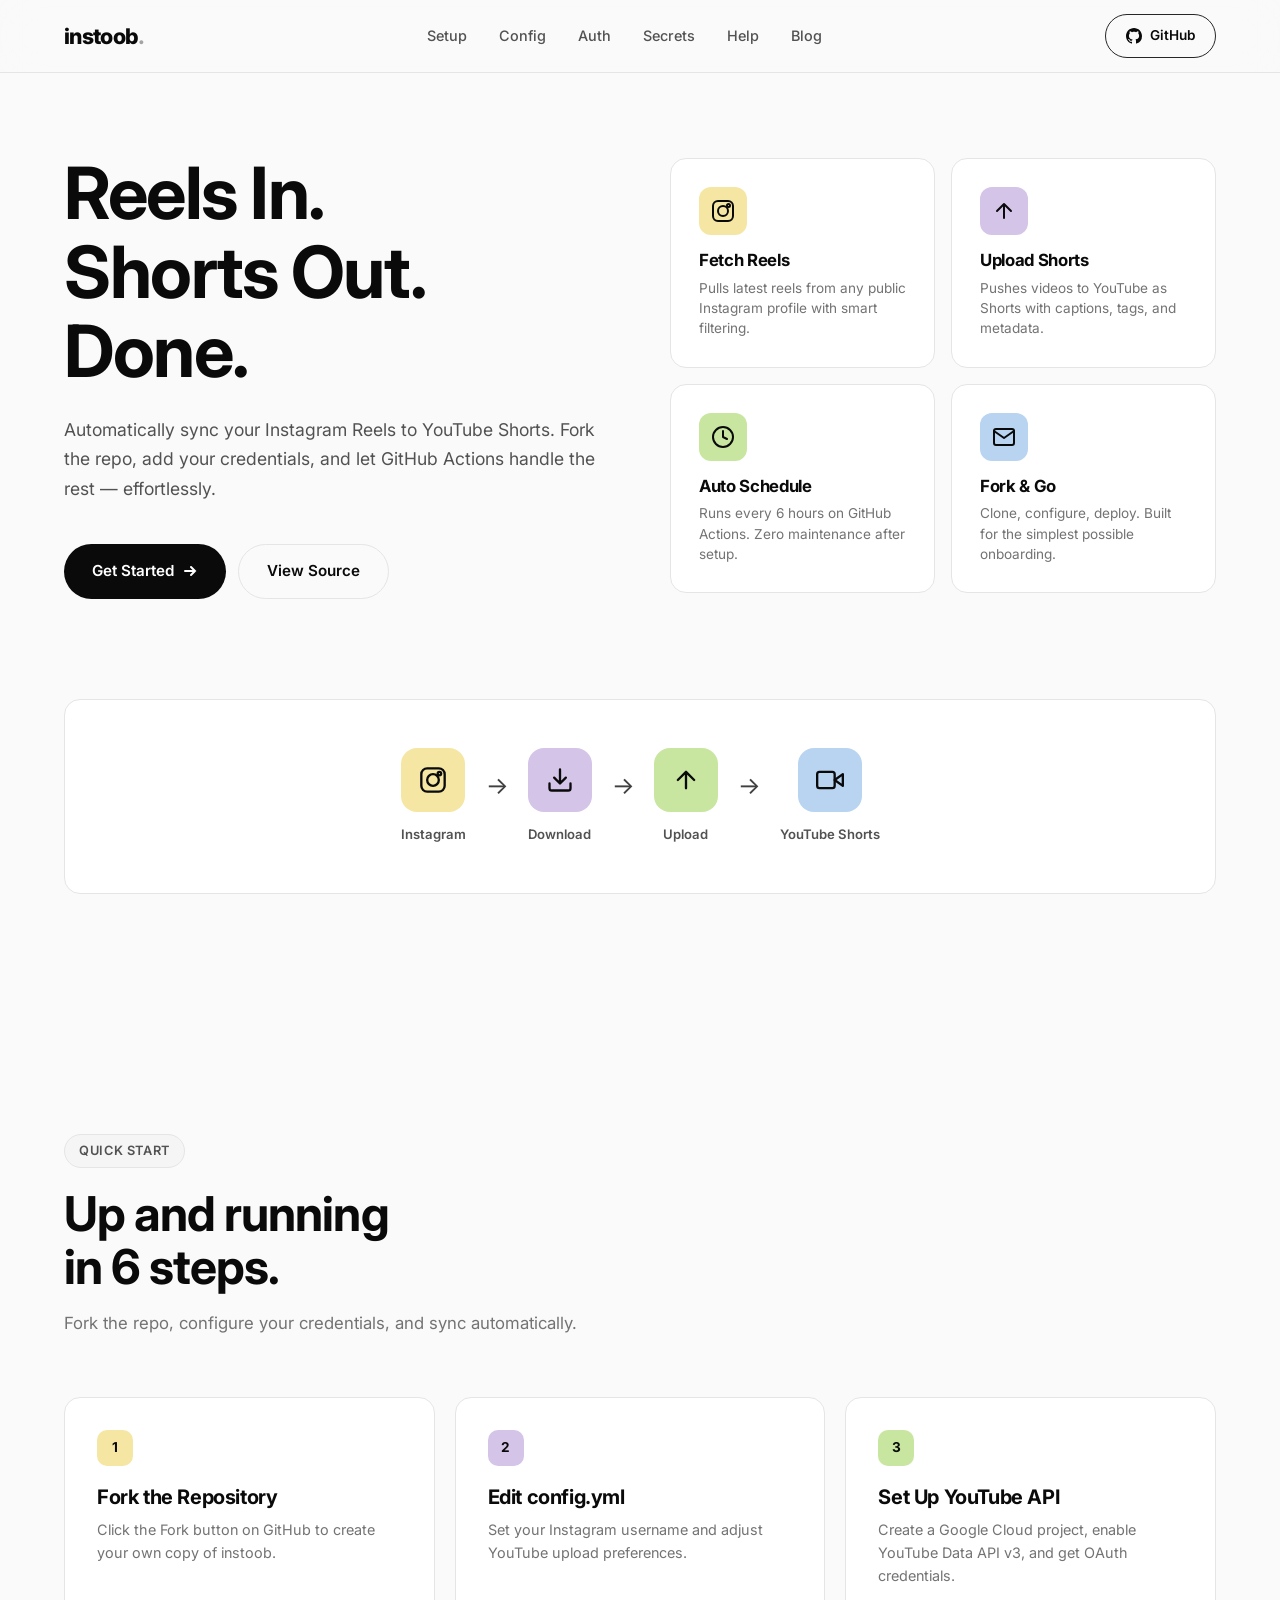
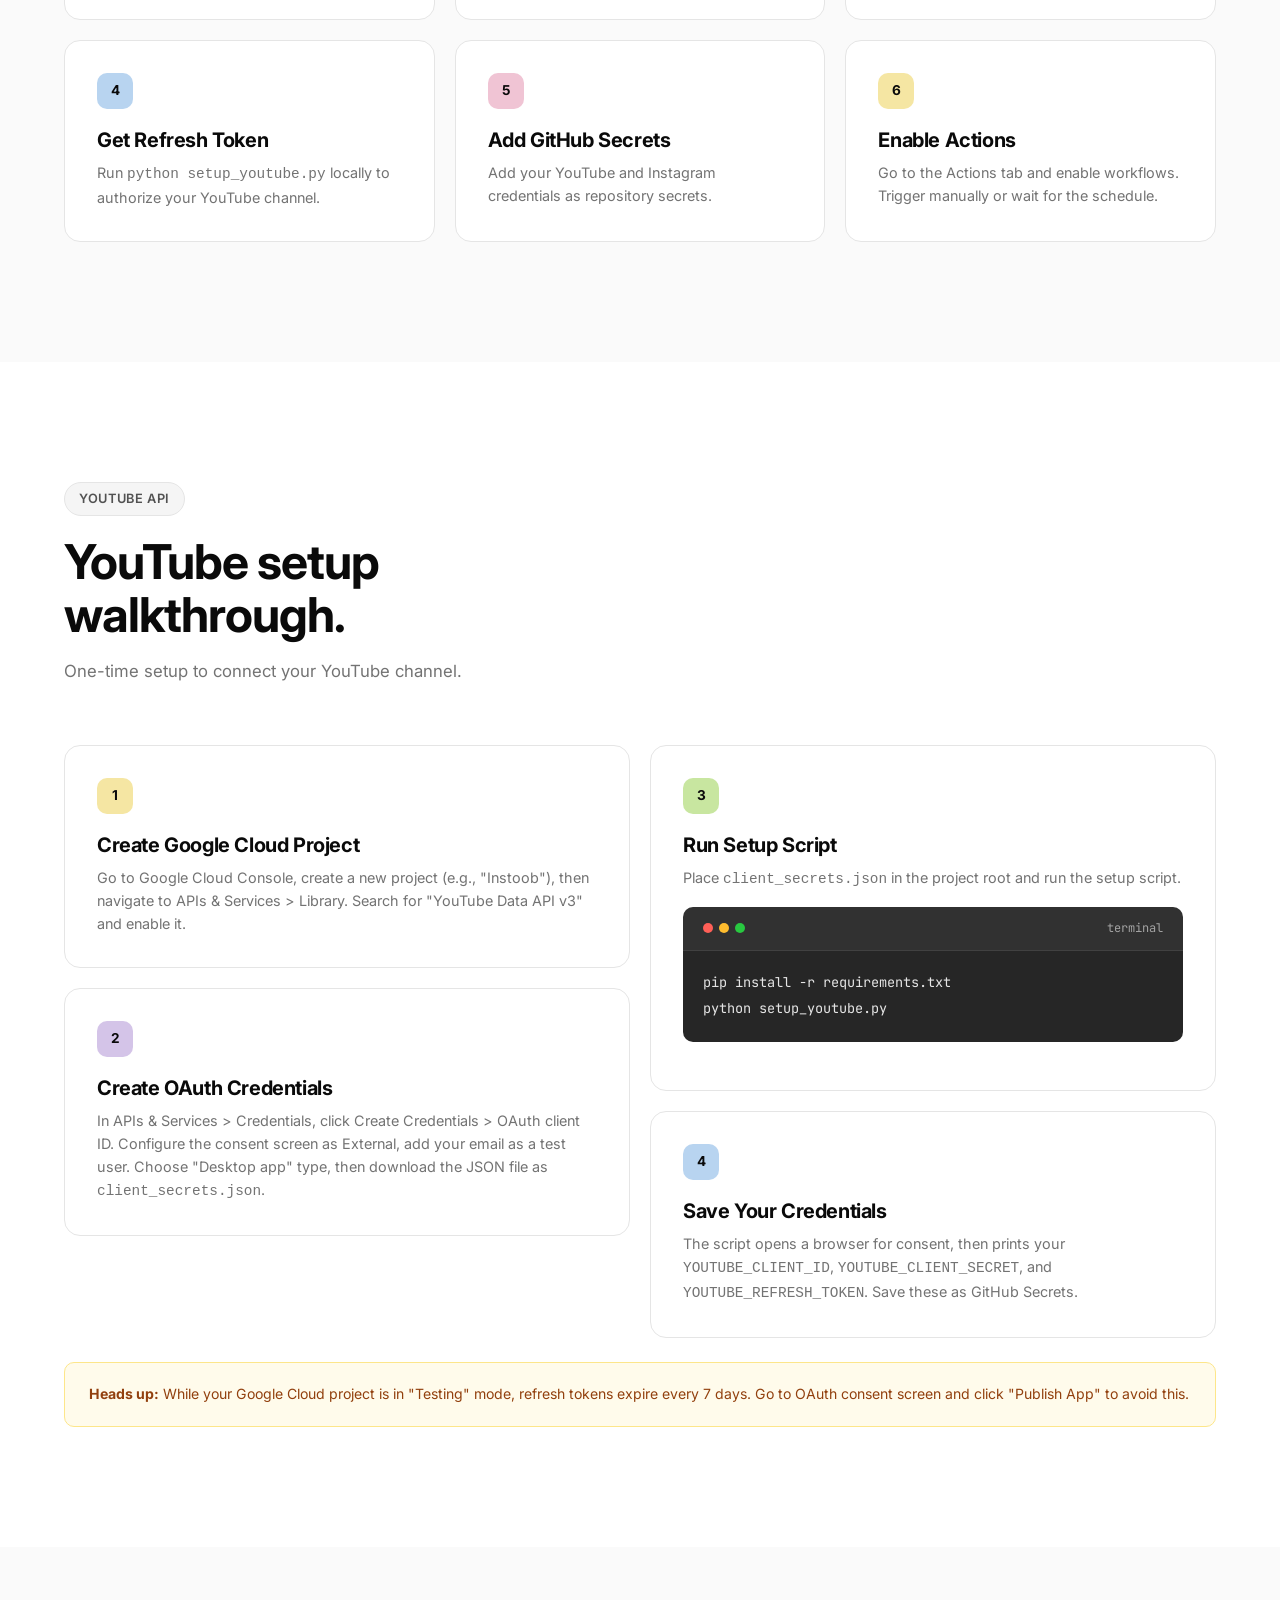
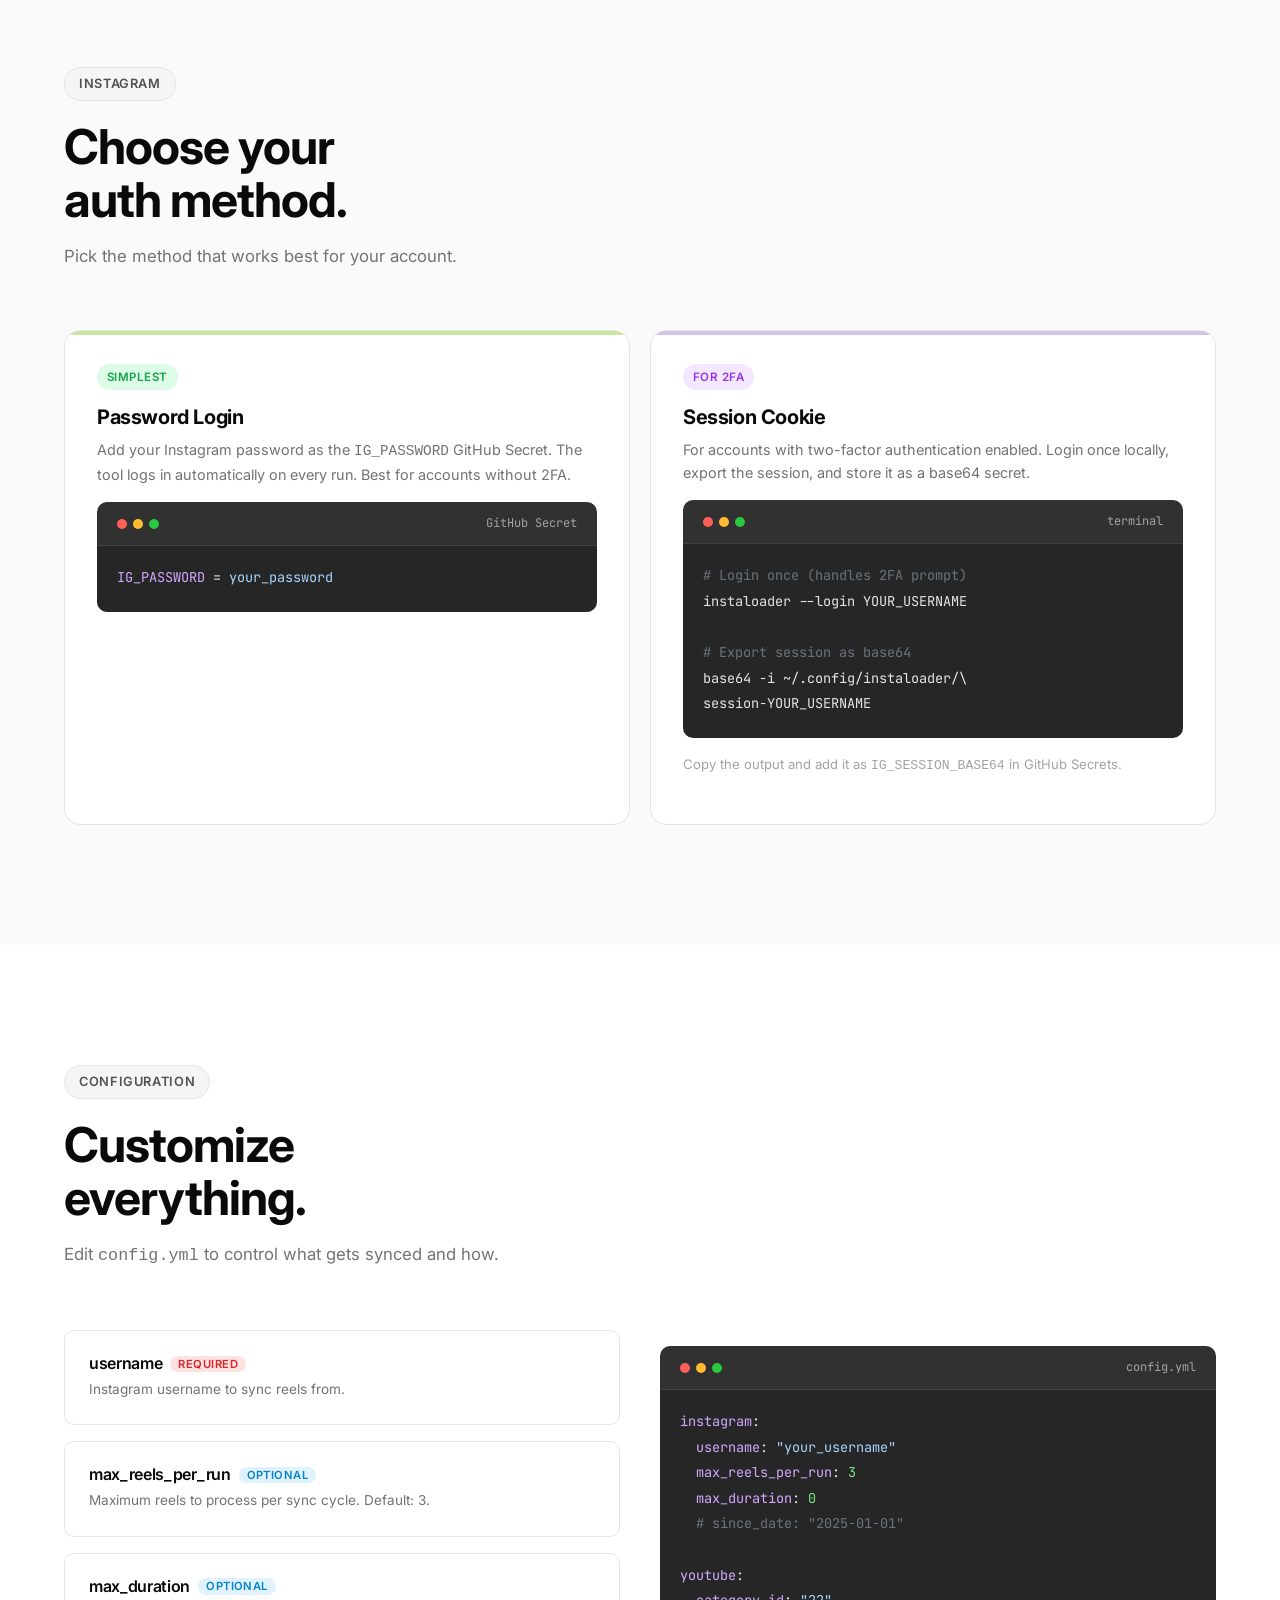
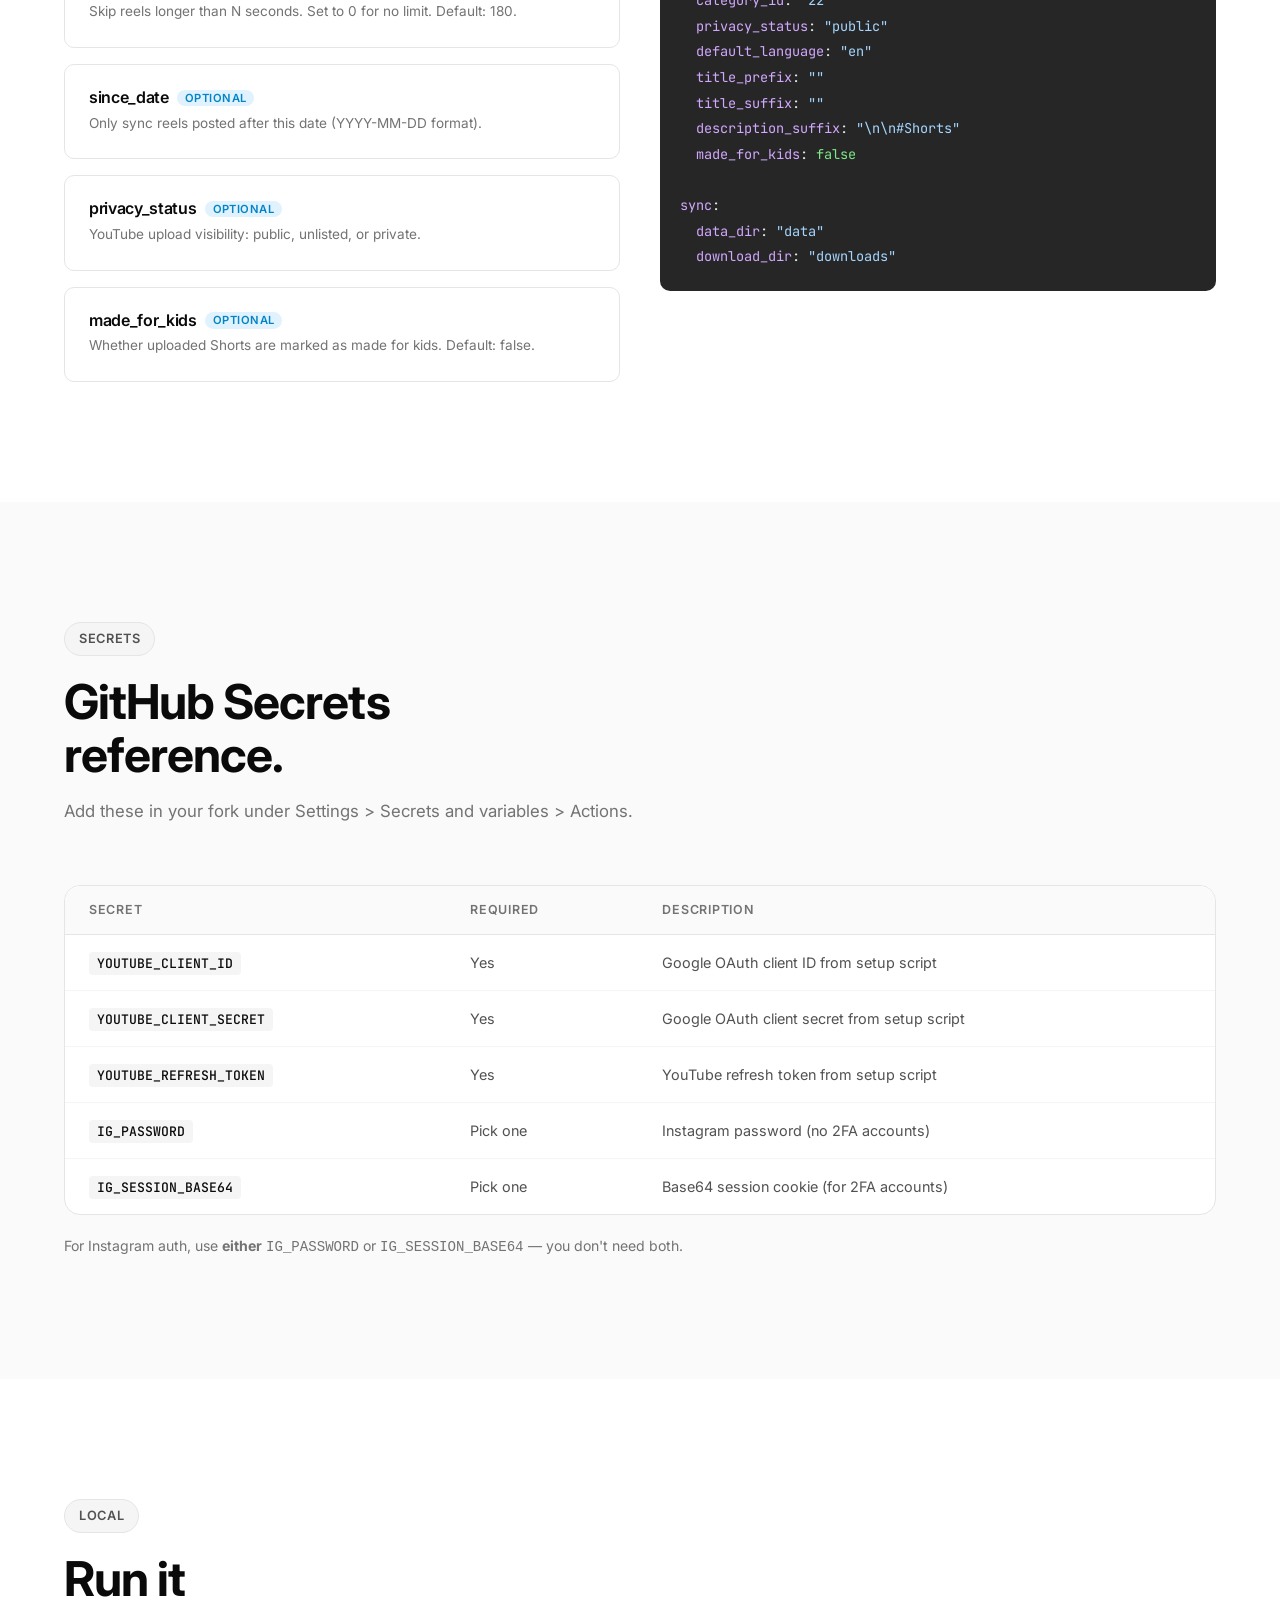
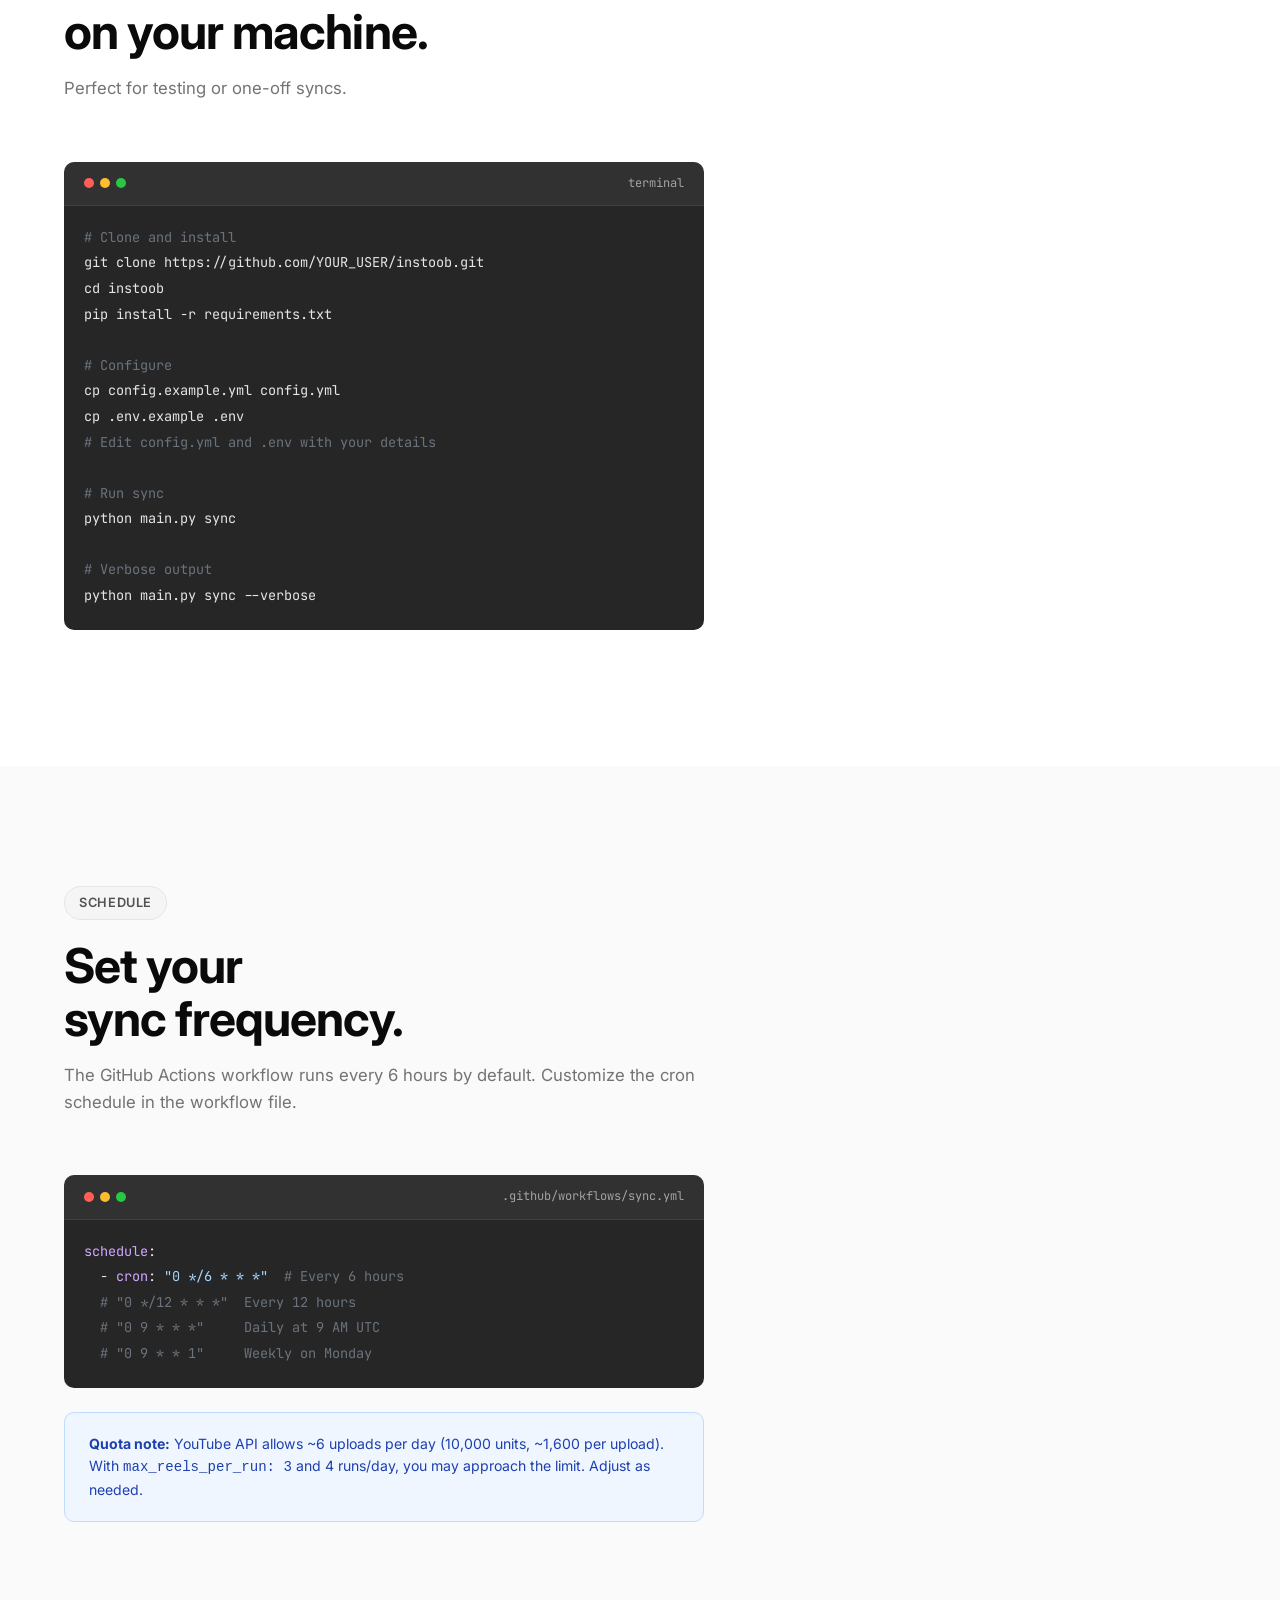
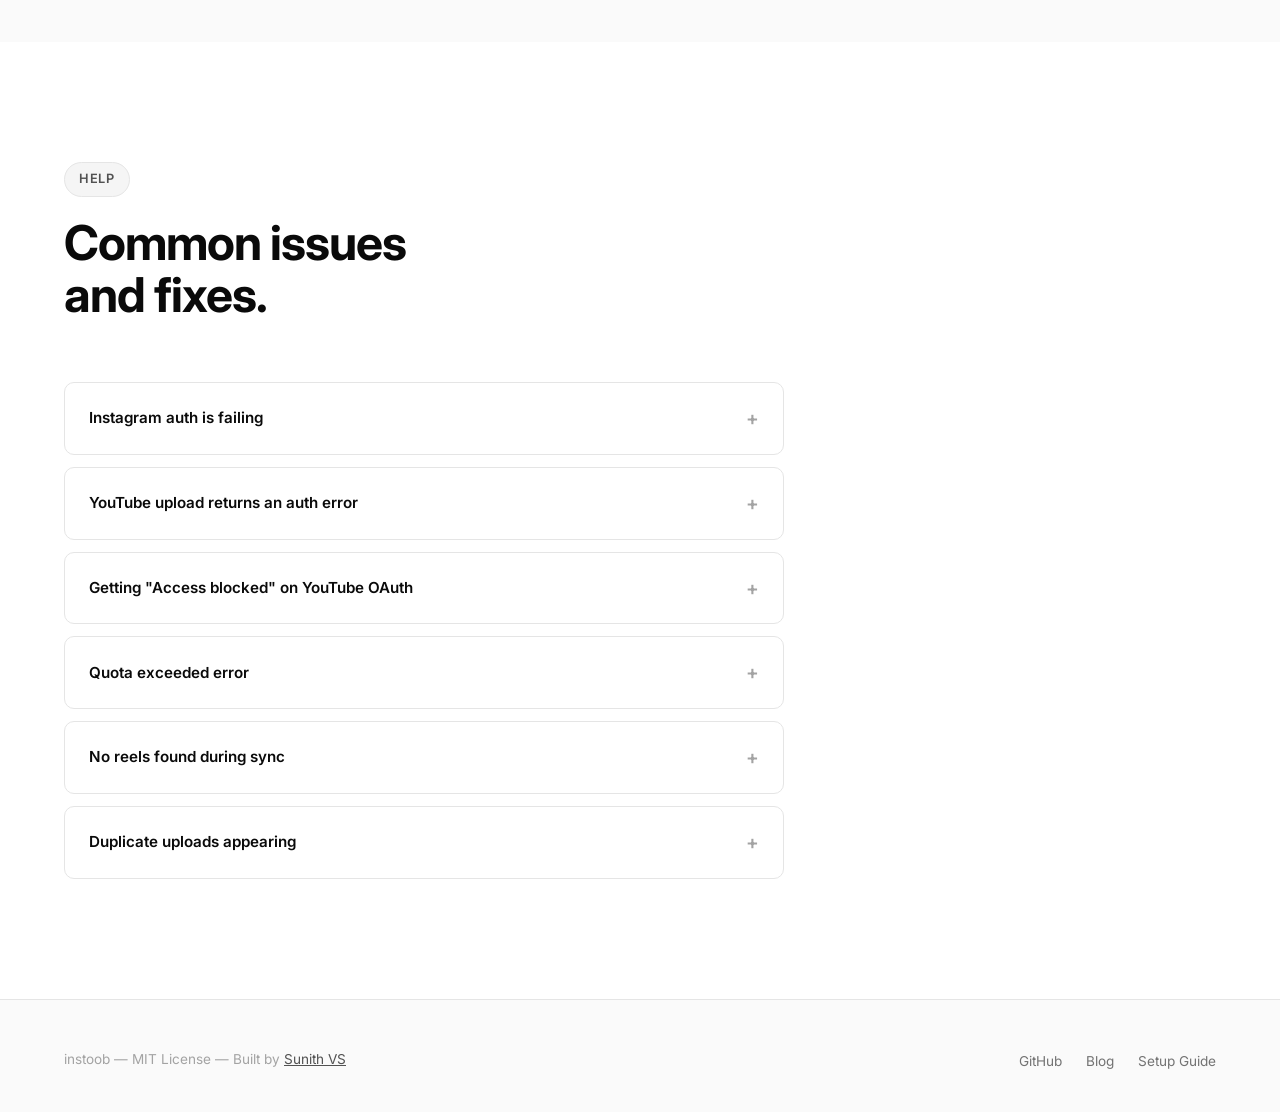
==== docs/index.html @ 2fb603d4 "feat: add initial website structure with blog and documentation" ====
<!DOCTYPE html>
<html lang="en">
<head>
  <meta charset="UTF-8" />
  <meta name="viewport" content="width=device-width, initial-scale=1.0" />
  <title>Instoob — Instagram Reels to YouTube Shorts</title>
  <meta name="description" content="Automatically sync your Instagram Reels to YouTube Shorts. Fork-friendly, runs on GitHub Actions or locally." />
  <link rel="preconnect" href="https://fonts.googleapis.com" />
  <link rel="preconnect" href="https://fonts.gstatic.com" crossorigin />
  <link href="https://fonts.googleapis.com/css2?family=Inter:wght@400;500;600;700;800&family=JetBrains+Mono:wght@400;500&display=swap" rel="stylesheet" />
  <link rel="canonical" href="https://instoob.radr.in/" />

  <!-- Open Graph -->
  <meta property="og:type" content="website" />
  <meta property="og:url" content="https://instoob.radr.in/" />
  <meta property="og:title" content="Instoob — Instagram Reels to YouTube Shorts" />
  <meta property="og:description" content="Automatically sync your Instagram Reels to YouTube Shorts. Fork-friendly, runs on GitHub Actions or locally." />
  <meta property="og:image" content="https://instoob.radr.in/assets/og-image.png" />

  <!-- Twitter Card -->
  <meta name="twitter:card" content="summary_large_image" />
  <meta name="twitter:title" content="Instoob — Instagram Reels to YouTube Shorts" />
  <meta name="twitter:description" content="Automatically sync your Instagram Reels to YouTube Shorts. Fork-friendly, runs on GitHub Actions or locally." />
  <meta name="twitter:image" content="https://instoob.radr.in/assets/og-image.png" />

  <!-- SEO extras -->
  <meta name="robots" content="index, follow" />
  <meta name="author" content="Sunith VS" />
  <meta name="keywords" content="instagram reels, youtube shorts, sync, automation, github actions, open source" />
  <link rel="icon" type="image/svg+xml" href="data:image/svg+xml,<svg xmlns='http://www.w3.org/2000/svg' viewBox='0 0 100 100'><text y='.9em' font-size='90'>🔄</text></svg>" />

  <!-- Structured Data -->
  <script type="application/ld+json">
  {
    "@context": "https://schema.org",
    "@type": "SoftwareApplication",
    "name": "Instoob",
    "description": "Automatically sync your Instagram Reels to YouTube Shorts. Fork-friendly, runs on GitHub Actions or locally.",
    "url": "https://instoob.radr.in",
    "applicationCategory": "DeveloperApplication",
    "operatingSystem": "Any",
    "offers": { "@type": "Offer", "price": "0", "priceCurrency": "USD" },
    "author": { "@type": "Person", "name": "Sunith VS" },
    "license": "https://opensource.org/licenses/MIT"
  }
  </script>

  <!-- Microsoft Clarity -->
  <script type="text/javascript">
    (function(c,l,a,r,i,t,y){
      c[a]=c[a]||function(){(c[a].q=c[a].q||[]).push(arguments)};
      t=l.createElement(r);t.async=1;t.src="https://www.clarity.ms/tag/"+i;
      y=l.getElementsByTagName(r)[0];y.parentNode.insertBefore(t,y);
    })(window, document, "clarity", "script", "vsioifh9d1");
  </script>

  <link rel="stylesheet" href="style.css" />
</head>
<body>

  <!-- ─── Navigation ─────────────────────────────────── -->
  <nav class="nav">
    <div class="container">
      <a href="#" class="nav-logo">instoob<span>.</span></a>
      <ul class="nav-links" id="navLinks">
        <li><a href="#setup">Setup</a></li>
        <li><a href="#config">Config</a></li>
        <li><a href="#auth">Auth</a></li>
        <li><a href="#secrets">Secrets</a></li>
        <li><a href="#troubleshooting">Help</a></li>
        <li><a href="blog.html">Blog</a></li>
      </ul>
      <a href="https://github.com/truevibecoder/instoob" class="nav-cta" target="_blank">
        <svg viewBox="0 0 16 16" fill="currentColor"><path d="M8 0C3.58 0 0 3.58 0 8c0 3.54 2.29 6.53 5.47 7.59.4.07.55-.17.55-.38 0-.19-.01-.82-.01-1.49-2.01.37-2.53-.49-2.69-.94-.09-.23-.48-.94-.82-1.13-.28-.15-.68-.52-.01-.53.63-.01 1.08.58 1.23.82.72 1.21 1.87.87 2.33.66.07-.52.28-.87.51-1.07-1.78-.2-3.64-.89-3.64-3.95 0-.87.31-1.59.82-2.15-.08-.2-.36-1.02.08-2.12 0 0 .67-.21 2.2.82.64-.18 1.32-.27 2-.27.68 0 1.36.09 2 .27 1.53-1.04 2.2-.82 2.2-.82.44 1.1.16 1.92.08 2.12.51.56.82 1.27.82 2.15 0 3.07-1.87 3.75-3.65 3.95.29.25.54.73.54 1.48 0 1.07-.01 1.93-.01 2.2 0 .21.15.46.55.38A8.013 8.013 0 0016 8c0-4.42-3.58-8-8-8z" /></svg>
        GitHub
      </a>
      <button class="mobile-toggle" onclick="document.getElementById('navLinks').classList.toggle('open')">
        <span></span><span></span><span></span>
      </button>
    </div>
  </nav>

  <!-- ─── Hero ───────────────────────────────────────── -->
  <section class="hero">
    <div class="container">
      <div class="hero-text">
        <h1>Reels In.<br/>Shorts Out.<br/>Done.</h1>
        <p>
          Automatically sync your Instagram Reels to YouTube Shorts.
          Fork the repo, add your credentials, and let GitHub Actions
          handle the rest &mdash; effortlessly.
        </p>
        <div class="hero-actions">
          <a href="#setup" class="btn-primary">
            Get Started
            <svg width="16" height="16" viewBox="0 0 16 16" fill="none" stroke="currentColor" stroke-width="2" stroke-linecap="round"><path d="M3 8h10M9 4l4 4-4 4"/></svg>
          </a>
          <a href="https://github.com/truevibecoder/instoob" class="btn-secondary" target="_blank">
            View Source
          </a>
        </div>
      </div>
      <div class="hero-cards">
        <div class="hero-card">
          <div class="hero-card-icon yellow">
            <svg width="24" height="24" viewBox="0 0 24 24" fill="none" stroke="#0a0a0a" stroke-width="2" stroke-linecap="round" stroke-linejoin="round"><rect x="2" y="2" width="20" height="20" rx="5"/><circle cx="12" cy="12" r="5"/><circle cx="17.5" cy="6.5" r="1.5"/></svg>
          </div>
          <h3>Fetch Reels</h3>
          <p>Pulls latest reels from any public Instagram profile with smart filtering.</p>
        </div>
        <div class="hero-card">
          <div class="hero-card-icon purple">
            <svg width="24" height="24" viewBox="0 0 24 24" fill="none" stroke="#0a0a0a" stroke-width="2" stroke-linecap="round" stroke-linejoin="round"><path d="M12 19V5M5 12l7-7 7 7"/></svg>
          </div>
          <h3>Upload Shorts</h3>
          <p>Pushes videos to YouTube as Shorts with captions, tags, and metadata.</p>
        </div>
        <div class="hero-card">
          <div class="hero-card-icon green">
            <svg width="24" height="24" viewBox="0 0 24 24" fill="none" stroke="#0a0a0a" stroke-width="2" stroke-linecap="round" stroke-linejoin="round"><path d="M12 22c5.523 0 10-4.477 10-10S17.523 2 12 2 2 6.477 2 12s4.477 10 10 10z"/><path d="M12 6v6l4 2"/></svg>
          </div>
          <h3>Auto Schedule</h3>
          <p>Runs every 6 hours on GitHub Actions. Zero maintenance after setup.</p>
        </div>
        <div class="hero-card">
          <div class="hero-card-icon blue">
            <svg width="24" height="24" viewBox="0 0 24 24" fill="none" stroke="#0a0a0a" stroke-width="2" stroke-linecap="round" stroke-linejoin="round"><path d="M4 4h16c1.1 0 2 .9 2 2v12c0 1.1-.9 2-2 2H4c-1.1 0-2-.9-2-2V6c0-1.1.9-2 2-2z"/><polyline points="22,6 12,13 2,6"/></svg>
          </div>
          <h3>Fork &amp; Go</h3>
          <p>Clone, configure, deploy. Built for the simplest possible onboarding.</p>
        </div>
      </div>
    </div>
  </section>

  <!-- ─── How It Works ───────────────────────────────── -->
  <section style="padding-top: 0;">
    <div class="container">
      <div class="flow">
        <div class="flow-steps">
          <div class="flow-step">
            <div class="flow-icon" style="background: var(--yellow);">
              <svg width="28" height="28" viewBox="0 0 24 24" fill="none" stroke="#0a0a0a" stroke-width="2" stroke-linecap="round" stroke-linejoin="round"><rect x="2" y="2" width="20" height="20" rx="5"/><circle cx="12" cy="12" r="5"/><circle cx="17.5" cy="6.5" r="1.5"/></svg>
            </div>
            <span>Instagram</span>
          </div>
          <div class="flow-arrow">&rarr;</div>
          <div class="flow-step">
            <div class="flow-icon" style="background: var(--purple);">
              <svg width="28" height="28" viewBox="0 0 24 24" fill="none" stroke="#0a0a0a" stroke-width="2" stroke-linecap="round" stroke-linejoin="round"><path d="M21 15v4a2 2 0 01-2 2H5a2 2 0 01-2-2v-4M7 10l5 5 5-5M12 15V3"/></svg>
            </div>
            <span>Download</span>
          </div>
          <div class="flow-arrow">&rarr;</div>
          <div class="flow-step">
            <div class="flow-icon" style="background: var(--green);">
              <svg width="28" height="28" viewBox="0 0 24 24" fill="none" stroke="#0a0a0a" stroke-width="2" stroke-linecap="round" stroke-linejoin="round"><path d="M12 19V5M5 12l7-7 7 7"/></svg>
            </div>
            <span>Upload</span>
          </div>
          <div class="flow-arrow">&rarr;</div>
          <div class="flow-step">
            <div class="flow-icon" style="background: var(--blue);">
              <svg width="28" height="28" viewBox="0 0 24 24" fill="none" stroke="#0a0a0a" stroke-width="2" stroke-linecap="round" stroke-linejoin="round"><polygon points="23 7 16 12 23 17 23 7"/><rect x="1" y="5" width="15" height="14" rx="2"/></svg>
            </div>
            <span>YouTube Shorts</span>
          </div>
        </div>
      </div>
    </div>
  </section>

  <!-- ─── Quick Start ────────────────────────────────── -->
  <section id="setup">
    <div class="container">
      <div class="section-header">
        <div class="section-badge">Quick Start</div>
        <h2>Up and running<br/>in 6 steps.</h2>
        <p>Fork the repo, configure your credentials, and sync automatically.</p>
      </div>

      <div class="steps-grid">
        <div class="step-card">
          <div class="step-number n1">1</div>
          <h3>Fork the Repository</h3>
          <p>Click the Fork button on GitHub to create your own copy of instoob.</p>
        </div>
        <div class="step-card">
          <div class="step-number n2">2</div>
          <h3>Edit config.yml</h3>
          <p>Set your Instagram username and adjust YouTube upload preferences.</p>
        </div>
        <div class="step-card">
          <div class="step-number n3">3</div>
          <h3>Set Up YouTube API</h3>
          <p>Create a Google Cloud project, enable YouTube Data API v3, and get OAuth credentials.</p>
        </div>
        <div class="step-card">
          <div class="step-number n4">4</div>
          <h3>Get Refresh Token</h3>
          <p>Run <code>python setup_youtube.py</code> locally to authorize your YouTube channel.</p>
        </div>
        <div class="step-card">
          <div class="step-number n5">5</div>
          <h3>Add GitHub Secrets</h3>
          <p>Add your YouTube and Instagram credentials as repository secrets.</p>
        </div>
        <div class="step-card">
          <div class="step-number n6">6</div>
          <h3>Enable Actions</h3>
          <p>Go to the Actions tab and enable workflows. Trigger manually or wait for the schedule.</p>
        </div>
      </div>
    </div>
  </section>

  <!-- ─── YouTube API Setup ──────────────────────────── -->
  <section id="youtube-setup" style="background: var(--white);">
    <div class="container">
      <div class="section-header">
        <div class="section-badge">YouTube API</div>
        <h2>YouTube setup<br/>walkthrough.</h2>
        <p>One-time setup to connect your YouTube channel.</p>
      </div>

      <div class="steps-grid" style="grid-template-columns: 1fr 1fr;">
        <div>
          <div class="step-card" style="margin-bottom: 20px;">
            <div class="step-number n1">1</div>
            <h3>Create Google Cloud Project</h3>
            <p>Go to Google Cloud Console, create a new project (e.g., "Instoob"), then navigate to APIs &amp; Services &gt; Library. Search for "YouTube Data API v3" and enable it.</p>
          </div>
          <div class="step-card">
            <div class="step-number n2">2</div>
            <h3>Create OAuth Credentials</h3>
            <p>In APIs &amp; Services &gt; Credentials, click Create Credentials &gt; OAuth client ID. Configure the consent screen as External, add your email as a test user. Choose "Desktop app" type, then download the JSON file as <code>client_secrets.json</code>.</p>
          </div>
        </div>
        <div>
          <div class="step-card" style="margin-bottom: 20px;">
            <div class="step-number n3">3</div>
            <h3>Run Setup Script</h3>
            <p>Place <code>client_secrets.json</code> in the project root and run the setup script.</p>
            <div class="code-block">
              <div class="code-header">
                <div class="code-dots"><span></span><span></span><span></span></div>
                <span class="code-label">terminal</span>
              </div>
              <pre><code>pip install -r requirements.txt
python setup_youtube.py</code></pre>
            </div>
          </div>
          <div class="step-card">
            <div class="step-number n4">4</div>
            <h3>Save Your Credentials</h3>
            <p>The script opens a browser for consent, then prints your <code>YOUTUBE_CLIENT_ID</code>, <code>YOUTUBE_CLIENT_SECRET</code>, and <code>YOUTUBE_REFRESH_TOKEN</code>. Save these as GitHub Secrets.</p>
          </div>
        </div>
      </div>

      <div style="margin-top: 24px; padding: 20px 24px; background: #fffbeb; border: 1px solid #fde68a; border-radius: 10px; font-size: 0.88rem; color: #92400e;">
        <strong>Heads up:</strong> While your Google Cloud project is in "Testing" mode, refresh tokens expire every 7 days. Go to OAuth consent screen and click "Publish App" to avoid this.
      </div>
    </div>
  </section>

  <!-- ─── Instagram Auth ─────────────────────────────── -->
  <section id="auth">
    <div class="container">
      <div class="section-header">
        <div class="section-badge">Instagram</div>
        <h2>Choose your<br/>auth method.</h2>
        <p>Pick the method that works best for your account.</p>
      </div>

      <div class="auth-grid">
        <div class="auth-card simple">
          <div class="auth-card-badge">Simplest</div>
          <h3>Password Login</h3>
          <p>Add your Instagram password as the <code>IG_PASSWORD</code> GitHub Secret. The tool logs in automatically on every run. Best for accounts without 2FA.</p>
          <div class="code-block">
            <div class="code-header">
              <div class="code-dots"><span></span><span></span><span></span></div>
              <span class="code-label">GitHub Secret</span>
            </div>
            <pre><code><span class="code-key">IG_PASSWORD</span> = <span class="code-string">your_password</span></code></pre>
          </div>
        </div>
        <div class="auth-card secure">
          <div class="auth-card-badge">For 2FA</div>
          <h3>Session Cookie</h3>
          <p>For accounts with two-factor authentication enabled. Login once locally, export the session, and store it as a base64 secret.</p>
          <div class="code-block">
            <div class="code-header">
              <div class="code-dots"><span></span><span></span><span></span></div>
              <span class="code-label">terminal</span>
            </div>
            <pre><code><span class="code-comment"># Login once (handles 2FA prompt)</span>
instaloader --login YOUR_USERNAME

<span class="code-comment"># Export session as base64</span>
base64 -i ~/.config/instaloader/\
session-YOUR_USERNAME</code></pre>
          </div>
          <p style="font-size: 0.82rem; color: var(--gray-400); margin-top: 8px;">Copy the output and add it as <code>IG_SESSION_BASE64</code> in GitHub Secrets.</p>
        </div>
      </div>
    </div>
  </section>

  <!-- ─── Configuration ──────────────────────────────── -->
  <section id="config" style="background: var(--white);">
    <div class="container">
      <div class="section-header">
        <div class="section-badge">Configuration</div>
        <h2>Customize<br/>everything.</h2>
        <p>Edit <code>config.yml</code> to control what gets synced and how.</p>
      </div>

      <div class="config-layout">
        <div class="config-options">
          <div class="config-option">
            <h4>username <span class="config-tag required">Required</span></h4>
            <p>Instagram username to sync reels from.</p>
          </div>
          <div class="config-option">
            <h4>max_reels_per_run <span class="config-tag optional">Optional</span></h4>
            <p>Maximum reels to process per sync cycle. Default: 3.</p>
          </div>
          <div class="config-option">
            <h4>max_duration <span class="config-tag optional">Optional</span></h4>
            <p>Skip reels longer than N seconds. Set to 0 for no limit. Default: 180.</p>
          </div>
          <div class="config-option">
            <h4>since_date <span class="config-tag optional">Optional</span></h4>
            <p>Only sync reels posted after this date (YYYY-MM-DD format).</p>
          </div>
          <div class="config-option">
            <h4>privacy_status <span class="config-tag optional">Optional</span></h4>
            <p>YouTube upload visibility: public, unlisted, or private.</p>
          </div>
          <div class="config-option">
            <h4>made_for_kids <span class="config-tag optional">Optional</span></h4>
            <p>Whether uploaded Shorts are marked as made for kids. Default: false.</p>
          </div>
        </div>

        <div>
          <div class="code-block">
            <div class="code-header">
              <div class="code-dots"><span></span><span></span><span></span></div>
              <span class="code-label">config.yml</span>
            </div>
            <pre><code><span class="code-key">instagram</span>:
  <span class="code-key">username</span>: <span class="code-string">"your_username"</span>
  <span class="code-key">max_reels_per_run</span>: <span class="code-value">3</span>
  <span class="code-key">max_duration</span>: <span class="code-value">0</span>
  <span class="code-comment"># since_date: "2025-01-01"</span>

<span class="code-key">youtube</span>:
  <span class="code-key">category_id</span>: <span class="code-string">"22"</span>
  <span class="code-key">privacy_status</span>: <span class="code-string">"public"</span>
  <span class="code-key">default_language</span>: <span class="code-string">"en"</span>
  <span class="code-key">title_prefix</span>: <span class="code-string">""</span>
  <span class="code-key">title_suffix</span>: <span class="code-string">""</span>
  <span class="code-key">description_suffix</span>: <span class="code-string">"\n\n#Shorts"</span>
  <span class="code-key">made_for_kids</span>: <span class="code-value">false</span>

<span class="code-key">sync</span>:
  <span class="code-key">data_dir</span>: <span class="code-string">"data"</span>
  <span class="code-key">download_dir</span>: <span class="code-string">"downloads"</span></code></pre>
          </div>
        </div>
      </div>
    </div>
  </section>

  <!-- ─── Secrets Reference ──────────────────────────── -->
  <section id="secrets">
    <div class="container">
      <div class="section-header">
        <div class="section-badge">Secrets</div>
        <h2>GitHub Secrets<br/>reference.</h2>
        <p>Add these in your fork under Settings &gt; Secrets and variables &gt; Actions.</p>
      </div>

      <div class="table-wrapper">
        <table>
          <thead>
            <tr>
              <th>Secret</th>
              <th>Required</th>
              <th>Description</th>
            </tr>
          </thead>
          <tbody>
            <tr>
              <td><code>YOUTUBE_CLIENT_ID</code></td>
              <td>Yes</td>
              <td>Google OAuth client ID from setup script</td>
            </tr>
            <tr>
              <td><code>YOUTUBE_CLIENT_SECRET</code></td>
              <td>Yes</td>
              <td>Google OAuth client secret from setup script</td>
            </tr>
            <tr>
              <td><code>YOUTUBE_REFRESH_TOKEN</code></td>
              <td>Yes</td>
              <td>YouTube refresh token from setup script</td>
            </tr>
            <tr>
              <td><code>IG_PASSWORD</code></td>
              <td>Pick one</td>
              <td>Instagram password (no 2FA accounts)</td>
            </tr>
            <tr>
              <td><code>IG_SESSION_BASE64</code></td>
              <td>Pick one</td>
              <td>Base64 session cookie (for 2FA accounts)</td>
            </tr>
          </tbody>
        </table>
      </div>

      <div style="margin-top: 20px; font-size: 0.88rem; color: var(--gray-500);">
        For Instagram auth, use <strong>either</strong> <code>IG_PASSWORD</code> or <code>IG_SESSION_BASE64</code> &mdash; you don't need both.
      </div>
    </div>
  </section>

  <!-- ─── Running Locally ────────────────────────────── -->
  <section style="background: var(--white);">
    <div class="container">
      <div class="section-header">
        <div class="section-badge">Local</div>
        <h2>Run it<br/>on your machine.</h2>
        <p>Perfect for testing or one-off syncs.</p>
      </div>

      <div style="max-width: 640px;">
        <div class="code-block">
          <div class="code-header">
            <div class="code-dots"><span></span><span></span><span></span></div>
            <span class="code-label">terminal</span>
          </div>
          <pre><code><span class="code-comment"># Clone and install</span>
git clone https://github.com/YOUR_USER/instoob.git
cd instoob
pip install -r requirements.txt

<span class="code-comment"># Configure</span>
cp config.example.yml config.yml
cp .env.example .env
<span class="code-comment"># Edit config.yml and .env with your details</span>

<span class="code-comment"># Run sync</span>
python main.py sync

<span class="code-comment"># Verbose output</span>
python main.py sync --verbose</code></pre>
        </div>
      </div>
    </div>
  </section>

  <!-- ─── Schedule ───────────────────────────────────── -->
  <section>
    <div class="container">
      <div class="section-header">
        <div class="section-badge">Schedule</div>
        <h2>Set your<br/>sync frequency.</h2>
        <p>The GitHub Actions workflow runs every 6 hours by default. Customize the cron schedule in the workflow file.</p>
      </div>

      <div style="max-width: 640px;">
        <div class="code-block">
          <div class="code-header">
            <div class="code-dots"><span></span><span></span><span></span></div>
            <span class="code-label">.github/workflows/sync.yml</span>
          </div>
          <pre><code><span class="code-key">schedule</span>:
  - <span class="code-key">cron</span>: <span class="code-string">"0 */6 * * *"</span>  <span class="code-comment"># Every 6 hours</span>
  <span class="code-comment"># "0 */12 * * *"  Every 12 hours</span>
  <span class="code-comment"># "0 9 * * *"     Daily at 9 AM UTC</span>
  <span class="code-comment"># "0 9 * * 1"     Weekly on Monday</span></code></pre>
        </div>

        <div style="margin-top: 24px; padding: 20px 24px; background: #eff6ff; border: 1px solid #bfdbfe; border-radius: 10px; font-size: 0.88rem; color: #1e40af;">
          <strong>Quota note:</strong> YouTube API allows ~6 uploads per day (10,000 units, ~1,600 per upload). With <code>max_reels_per_run: 3</code> and 4 runs/day, you may approach the limit. Adjust as needed.
        </div>
      </div>
    </div>
  </section>

  <!-- ─── Troubleshooting ────────────────────────────── -->
  <section id="troubleshooting" style="background: var(--white);">
    <div class="container">
      <div class="section-header">
        <div class="section-badge">Help</div>
        <h2>Common issues<br/>and fixes.</h2>
      </div>

      <div class="faq-list" style="max-width: 720px;">
        <details class="faq-item">
          <summary>Instagram auth is failing</summary>
          <div class="faq-body">
            If using password login, double-check your <code>IG_PASSWORD</code> secret. If you have 2FA enabled, you must use <code>IG_SESSION_BASE64</code> instead. Sessions can expire after a few months &mdash; re-generate by running <code>instaloader --login USERNAME</code> again.
          </div>
        </details>
        <details class="faq-item">
          <summary>YouTube upload returns an auth error</summary>
          <div class="faq-body">
            Your refresh token may have expired (this happens every 7 days in "Testing" mode). Run <code>python setup_youtube.py</code> again to get a new token, or publish your Google Cloud app to get permanent tokens.
          </div>
        </details>
        <details class="faq-item">
          <summary>Getting "Access blocked" on YouTube OAuth</summary>
          <div class="faq-body">
            Your Google Cloud project is in "Testing" mode and your email isn't listed as a test user. Go to Google Cloud Console &gt; OAuth consent screen &gt; Test users, and add your email address.
          </div>
        </details>
        <details class="faq-item">
          <summary>Quota exceeded error</summary>
          <div class="faq-body">
            YouTube API has a daily quota of 10,000 units (~6 uploads). Reduce <code>max_reels_per_run</code> in <code>config.yml</code> or change the cron schedule to run less frequently.
          </div>
        </details>
        <details class="faq-item">
          <summary>No reels found during sync</summary>
          <div class="faq-body">
            Check that the Instagram username in <code>config.yml</code> is correct and the profile has public video posts. If using <code>since_date</code>, ensure the date isn't set in the future.
          </div>
        </details>
        <details class="faq-item">
          <summary>Duplicate uploads appearing</summary>
          <div class="faq-body">
            Make sure <code>data/synced.json</code> is being committed back to your repo. The GitHub Actions workflow handles this automatically. If running locally, the state file is saved after each run.
          </div>
        </details>
      </div>
    </div>
  </section>

  <!-- ─── Footer ─────────────────────────────────────── -->
  <footer class="footer">
    <div class="container">
      <span class="footer-text">instoob &mdash; MIT License &mdash; Built by <a href="https://sunithvs.com" target="_blank" style="color: var(--gray-600); text-decoration: underline;">Sunith VS</a></span>
      <ul class="footer-links">
        <li><a href="https://github.com/truevibecoder/instoob" target="_blank">GitHub</a></li>
        <li><a href="blog.html">Blog</a></li>
        <li><a href="#setup">Setup Guide</a></li>
      </ul>
    </div>
  </footer>

</body>
</html>
---- docs/style.css ----
/* ── Reset & Base ────────────────────────────────────── */
*,
*::before,
*::after {
  margin: 0;
  padding: 0;
  box-sizing: border-box;
}

:root {
  --black: #0a0a0a;
  --white: #ffffff;
  --gray-50: #fafafa;
  --gray-100: #f5f5f5;
  --gray-200: #e5e5e5;
  --gray-400: #a3a3a3;
  --gray-500: #737373;
  --gray-600: #525252;
  --gray-700: #404040;
  --gray-800: #262626;

  --yellow: #f5e6a3;
  --purple: #d4c4e8;
  --green: #c8e6a0;
  --blue: #b8d4f0;
  --pink: #f0c4d4;

  --font: "Inter", -apple-system, BlinkMacSystemFont, "Segoe UI", sans-serif;
  --mono: "JetBrains Mono", "Fira Code", "SF Mono", monospace;

  --radius: 16px;
  --radius-sm: 10px;
  --radius-xs: 6px;

  --max-w: 1200px;
  --section-gap: 120px;
}

html {
  scroll-behavior: smooth;
  -webkit-font-smoothing: antialiased;
  -moz-osx-font-smoothing: grayscale;
}

body {
  font-family: var(--font);
  font-size: 16px;
  line-height: 1.6;
  color: var(--gray-700);
  background: var(--gray-50);
}

a {
  color: inherit;
  text-decoration: none;
}

img {
  max-width: 100%;
  display: block;
}

/* ── Typography ──────────────────────────────────────── */
h1, h2, h3, h4 {
  color: var(--black);
  font-weight: 700;
  line-height: 1.1;
  letter-spacing: -0.02em;
}

h1 { font-size: clamp(2.8rem, 6vw, 4.5rem); }
h2 { font-size: clamp(2rem, 4vw, 3rem); }
h3 { font-size: 1.25rem; }
h4 { font-size: 1rem; font-weight: 600; }

p {
  max-width: 60ch;
}

/* ── Layout ──────────────────────────────────────────── */
.container {
  width: 100%;
  max-width: var(--max-w);
  margin: 0 auto;
  padding: 0 24px;
}

section {
  padding: var(--section-gap) 0;
}

/* ── Navigation ──────────────────────────────────────── */
.nav {
  position: sticky;
  top: 0;
  z-index: 100;
  background: rgba(250, 250, 250, 0.85);
  backdrop-filter: blur(20px);
  -webkit-backdrop-filter: blur(20px);
  border-bottom: 1px solid var(--gray-200);
}

.nav .container {
  display: flex;
  align-items: center;
  justify-content: space-between;
  height: 72px;
}

.nav-logo {
  font-size: 1.35rem;
  font-weight: 800;
  color: var(--black);
  letter-spacing: -0.03em;
}

.nav-logo span {
  color: var(--gray-400);
  font-weight: 800;
}

.nav-links {
  display: flex;
  align-items: center;
  gap: 32px;
  list-style: none;
}

.nav-links a {
  font-size: 0.9rem;
  font-weight: 500;
  color: var(--gray-600);
  transition: color 0.2s;
}

.nav-links a:hover {
  color: var(--black);
}

.nav-cta {
  display: inline-flex;
  align-items: center;
  gap: 8px;
  padding: 10px 20px;
  border: 1.5px solid var(--gray-800);
  border-radius: 100px;
  font-size: 0.85rem;
  font-weight: 600;
  color: var(--black);
  transition: all 0.2s;
}

.nav-cta:hover {
  background: var(--black);
  color: var(--white);
}

.nav-cta svg {
  width: 16px;
  height: 16px;
}

.mobile-toggle {
  display: none;
  background: none;
  border: none;
  cursor: pointer;
  padding: 8px;
}

.mobile-toggle span {
  display: block;
  width: 22px;
  height: 2px;
  background: var(--black);
  margin: 5px 0;
  transition: 0.3s;
}

/* ── Hero ────────────────────────────────────────────── */
.hero {
  padding: 80px 0 100px;
  overflow: hidden;
}

.hero .container {
  display: grid;
  grid-template-columns: 1fr 1fr;
  gap: 60px;
  align-items: center;
}

.hero-text h1 {
  margin-bottom: 24px;
}

.hero-text p {
  font-size: 1.1rem;
  color: var(--gray-600);
  margin-bottom: 40px;
  line-height: 1.7;
}

.hero-actions {
  display: flex;
  gap: 12px;
}

.btn-primary {
  display: inline-flex;
  align-items: center;
  gap: 8px;
  padding: 14px 28px;
  background: var(--black);
  color: var(--white);
  border: none;
  border-radius: 100px;
  font-size: 0.95rem;
  font-weight: 600;
  cursor: pointer;
  transition: all 0.2s;
  font-family: var(--font);
}

.btn-primary:hover {
  background: var(--gray-800);
  transform: translateY(-1px);
}

.btn-secondary {
  display: inline-flex;
  align-items: center;
  gap: 8px;
  padding: 14px 28px;
  background: transparent;
  color: var(--black);
  border: 1.5px solid var(--gray-200);
  border-radius: 100px;
  font-size: 0.95rem;
  font-weight: 600;
  cursor: pointer;
  transition: all 0.2s;
  font-family: var(--font);
}

.btn-secondary:hover {
  border-color: var(--gray-400);
}

/* Hero cards (right side) */
.hero-cards {
  display: grid;
  grid-template-columns: 1fr 1fr;
  gap: 16px;
}

.hero-card {
  background: var(--white);
  border-radius: var(--radius);
  padding: 28px;
  border: 1px solid var(--gray-200);
  transition: transform 0.3s, box-shadow 0.3s;
}

.hero-card:hover {
  transform: translateY(-4px);
  box-shadow: 0 12px 40px rgba(0, 0, 0, 0.06);
}

.hero-card-icon {
  width: 48px;
  height: 48px;
  border-radius: 12px;
  display: flex;
  align-items: center;
  justify-content: center;
  margin-bottom: 16px;
  font-size: 1.4rem;
}

.hero-card-icon.yellow { background: var(--yellow); }
.hero-card-icon.purple { background: var(--purple); }
.hero-card-icon.green { background: var(--green); }
.hero-card-icon.blue { background: var(--blue); }

.hero-card h3 {
  margin-bottom: 8px;
  font-size: 1.05rem;
}

.hero-card p {
  font-size: 0.85rem;
  color: var(--gray-500);
  line-height: 1.5;
}

/* ── Section Headers ─────────────────────────────────── */
.section-header {
  margin-bottom: 60px;
}

.section-badge {
  display: inline-flex;
  align-items: center;
  gap: 6px;
  padding: 6px 14px;
  background: var(--gray-100);
  border: 1px solid var(--gray-200);
  border-radius: 100px;
  font-size: 0.8rem;
  font-weight: 600;
  color: var(--gray-600);
  margin-bottom: 20px;
  text-transform: uppercase;
  letter-spacing: 0.05em;
}

.section-header h2 {
  margin-bottom: 16px;
}

.section-header p {
  font-size: 1.05rem;
  color: var(--gray-500);
}

/* ── Steps ───────────────────────────────────────────── */
.steps-grid {
  display: grid;
  grid-template-columns: repeat(auto-fit, minmax(280px, 1fr));
  gap: 20px;
}

.step-card {
  background: var(--white);
  border: 1px solid var(--gray-200);
  border-radius: var(--radius);
  padding: 32px;
  position: relative;
  transition: transform 0.3s, box-shadow 0.3s;
}

.step-card:hover {
  transform: translateY(-3px);
  box-shadow: 0 8px 30px rgba(0, 0, 0, 0.05);
}

.step-number {
  width: 36px;
  height: 36px;
  border-radius: 10px;
  display: flex;
  align-items: center;
  justify-content: center;
  font-size: 0.85rem;
  font-weight: 700;
  color: var(--black);
  margin-bottom: 20px;
}

.step-number.n1 { background: var(--yellow); }
.step-number.n2 { background: var(--purple); }
.step-number.n3 { background: var(--green); }
.step-number.n4 { background: var(--blue); }
.step-number.n5 { background: var(--pink); }
.step-number.n6 { background: var(--yellow); }

.step-card h3 {
  margin-bottom: 10px;
}

.step-card p {
  font-size: 0.9rem;
  color: var(--gray-500);
  line-height: 1.6;
}

/* ── Code Blocks ─────────────────────────────────────── */
.code-block {
  background: var(--gray-800);
  border-radius: var(--radius-sm);
  overflow: hidden;
  margin: 16px 0;
}

.code-header {
  display: flex;
  align-items: center;
  justify-content: space-between;
  padding: 12px 20px;
  background: rgba(255, 255, 255, 0.05);
  border-bottom: 1px solid rgba(255, 255, 255, 0.08);
}

.code-dots {
  display: flex;
  gap: 6px;
}

.code-dots span {
  width: 10px;
  height: 10px;
  border-radius: 50%;
}

.code-dots span:nth-child(1) { background: #ff5f57; }
.code-dots span:nth-child(2) { background: #febc2e; }
.code-dots span:nth-child(3) { background: #28c840; }

.code-label {
  font-size: 0.75rem;
  color: var(--gray-400);
  font-family: var(--mono);
}

.code-block pre {
  padding: 20px;
  overflow-x: auto;
}

.code-block code {
  font-family: var(--mono);
  font-size: 0.85rem;
  line-height: 1.7;
  color: #e5e5e5;
}

.code-comment { color: #6a737d; }
.code-string { color: #a5d6ff; }
.code-key { color: #d2a8ff; }
.code-value { color: #7ee787; }

/* ── Config Section ──────────────────────────────────── */
.config-layout {
  display: grid;
  grid-template-columns: 1fr 1fr;
  gap: 40px;
  align-items: start;
}

.config-options {
  display: flex;
  flex-direction: column;
  gap: 16px;
}

.config-option {
  background: var(--white);
  border: 1px solid var(--gray-200);
  border-radius: var(--radius-sm);
  padding: 24px;
  transition: border-color 0.2s;
}

.config-option:hover {
  border-color: var(--gray-400);
}

.config-option h4 {
  margin-bottom: 6px;
  display: flex;
  align-items: center;
  gap: 8px;
}

.config-option p {
  font-size: 0.85rem;
  color: var(--gray-500);
}

.config-tag {
  font-size: 0.7rem;
  padding: 2px 8px;
  border-radius: 100px;
  font-weight: 600;
  text-transform: uppercase;
  letter-spacing: 0.04em;
}

.config-tag.required {
  background: #fee2e2;
  color: #dc2626;
}

.config-tag.optional {
  background: #e0f2fe;
  color: #0284c7;
}

/* ── Feature Cards (IG Auth) ────────────────────────── */
.auth-grid {
  display: grid;
  grid-template-columns: 1fr 1fr;
  gap: 20px;
}

.auth-card {
  background: var(--white);
  border: 1px solid var(--gray-200);
  border-radius: var(--radius);
  padding: 32px;
  position: relative;
  overflow: hidden;
}

.auth-card::before {
  content: "";
  position: absolute;
  top: 0;
  left: 0;
  right: 0;
  height: 4px;
}

.auth-card.simple::before { background: var(--green); }
.auth-card.secure::before { background: var(--purple); }

.auth-card-badge {
  display: inline-block;
  padding: 4px 10px;
  border-radius: 100px;
  font-size: 0.72rem;
  font-weight: 600;
  text-transform: uppercase;
  letter-spacing: 0.04em;
  margin-bottom: 16px;
}

.auth-card.simple .auth-card-badge {
  background: #dcfce7;
  color: #16a34a;
}

.auth-card.secure .auth-card-badge {
  background: #f3e8ff;
  color: #9333ea;
}

.auth-card h3 {
  margin-bottom: 10px;
}

.auth-card p {
  font-size: 0.9rem;
  color: var(--gray-500);
  margin-bottom: 16px;
}

/* ── Flow Diagram ────────────────────────────────────── */
.flow {
  background: var(--white);
  border: 1px solid var(--gray-200);
  border-radius: var(--radius);
  padding: 48px;
}

.flow-steps {
  display: flex;
  align-items: center;
  justify-content: center;
  gap: 0;
  flex-wrap: wrap;
}

.flow-step {
  display: flex;
  flex-direction: column;
  align-items: center;
  text-align: center;
  gap: 12px;
}

.flow-icon {
  width: 64px;
  height: 64px;
  border-radius: 16px;
  display: flex;
  align-items: center;
  justify-content: center;
  font-size: 1.6rem;
}

.flow-step span {
  font-size: 0.82rem;
  font-weight: 600;
  color: var(--gray-600);
}

.flow-arrow {
  font-size: 1.5rem;
  color: var(--gray-300);
  padding: 0 20px;
  margin-bottom: 20px;
}

/* ── Secrets Table ───────────────────────────────────── */
.table-wrapper {
  background: var(--white);
  border: 1px solid var(--gray-200);
  border-radius: var(--radius);
  overflow: hidden;
}

.table-wrapper table {
  width: 100%;
  border-collapse: collapse;
}

.table-wrapper th {
  text-align: left;
  padding: 14px 24px;
  font-size: 0.78rem;
  font-weight: 600;
  text-transform: uppercase;
  letter-spacing: 0.06em;
  color: var(--gray-500);
  background: var(--gray-50);
  border-bottom: 1px solid var(--gray-200);
}

.table-wrapper td {
  padding: 16px 24px;
  font-size: 0.9rem;
  border-bottom: 1px solid var(--gray-100);
  color: var(--gray-600);
}

.table-wrapper tr:last-child td {
  border-bottom: none;
}

.table-wrapper code {
  font-family: var(--mono);
  font-size: 0.82rem;
  padding: 3px 8px;
  background: var(--gray-100);
  border-radius: 4px;
  color: var(--black);
  font-weight: 500;
}

/* ── Troubleshooting ─────────────────────────────────── */
.faq-list {
  display: flex;
  flex-direction: column;
  gap: 12px;
}

.faq-item {
  background: var(--white);
  border: 1px solid var(--gray-200);
  border-radius: var(--radius-sm);
  overflow: hidden;
}

.faq-item summary {
  padding: 20px 24px;
  font-weight: 600;
  font-size: 0.95rem;
  color: var(--black);
  cursor: pointer;
  list-style: none;
  display: flex;
  align-items: center;
  justify-content: space-between;
}

.faq-item summary::after {
  content: "+";
  font-size: 1.2rem;
  color: var(--gray-400);
  transition: transform 0.2s;
}

.faq-item[open] summary::after {
  transform: rotate(45deg);
}

.faq-item .faq-body {
  padding: 0 24px 20px;
  font-size: 0.9rem;
  color: var(--gray-500);
  line-height: 1.7;
}

/* ── Footer ──────────────────────────────────────────── */
.footer {
  padding: 48px 0;
  border-top: 1px solid var(--gray-200);
}

.footer .container {
  display: flex;
  align-items: center;
  justify-content: space-between;
}

.footer-text {
  font-size: 0.85rem;
  color: var(--gray-400);
}

.footer-links {
  display: flex;
  gap: 24px;
  list-style: none;
}

.footer-links a {
  font-size: 0.85rem;
  color: var(--gray-500);
  transition: color 0.2s;
}

.footer-links a:hover {
  color: var(--black);
}

/* ── Responsive ──────────────────────────────────────── */
@media (max-width: 900px) {
  :root {
    --section-gap: 80px;
  }

  .hero .container {
    grid-template-columns: 1fr;
    gap: 40px;
  }

  .hero-cards {
    grid-template-columns: 1fr 1fr;
  }

  .config-layout {
    grid-template-columns: 1fr;
  }

  .auth-grid {
    grid-template-columns: 1fr;
  }

  .flow-steps {
    flex-direction: row;
    flex-wrap: nowrap;
    gap: 0;
  }

  .flow-arrow {
    transform: none;
    padding: 0 12px;
    margin-bottom: 20px;
    font-size: 1.2rem;
  }

  .flow-icon {
    width: 48px;
    height: 48px;
  }

  .flow-icon svg {
    width: 22px;
    height: 22px;
  }

  .flow-step span {
    font-size: 0.72rem;
  }

  /* Table: stack rows on mobile */
  .table-wrapper {
    overflow-x: auto;
    -webkit-overflow-scrolling: touch;
  }

  .table-wrapper th,
  .table-wrapper td {
    padding: 12px 16px;
    font-size: 0.82rem;
  }

  .table-wrapper code {
    font-size: 0.72rem;
    padding: 2px 6px;
  }
}

@media (max-width: 640px) {
  .nav-links {
    display: none;
  }

  .mobile-toggle {
    display: block;
  }

  .nav-links.open {
    display: flex;
    flex-direction: column;
    position: absolute;
    top: 72px;
    left: 0;
    right: 0;
    background: var(--white);
    border-bottom: 1px solid var(--gray-200);
    padding: 24px;
    gap: 16px;
    z-index: 50;
  }

  .hero-cards {
    grid-template-columns: 1fr 1fr;
  }

  .hero-card {
    padding: 20px;
  }

  .hero-card-icon {
    width: 40px;
    height: 40px;
    border-radius: 10px;
    margin-bottom: 12px;
  }

  .hero-card-icon svg {
    width: 20px;
    height: 20px;
  }

  .hero-card h3 {
    font-size: 0.95rem;
  }

  .hero-card p {
    font-size: 0.78rem;
  }

  .hero-actions {
    flex-wrap: wrap;
  }

  .btn-primary,
  .btn-secondary {
    padding: 12px 24px;
    font-size: 0.88rem;
    white-space: nowrap;
  }

  .steps-grid {
    grid-template-columns: 1fr;
  }

  .flow {
    padding: 20px;
  }

  .flow-steps {
    justify-content: space-between;
  }

  .flow-arrow {
    padding: 0 6px;
    font-size: 1rem;
  }

  .flow-icon {
    width: 42px;
    height: 42px;
    border-radius: 12px;
  }

  .flow-step span {
    font-size: 0.65rem;
  }

  /* Secrets table: hide description on small screens */
  .table-wrapper th:nth-child(3),
  .table-wrapper td:nth-child(3) {
    display: none;
  }

  .footer .container {
    flex-direction: column;
    gap: 16px;
    text-align: center;
  }

  .code-block pre {
    padding: 16px;
  }

  .code-block code {
    font-size: 0.78rem;
  }
}
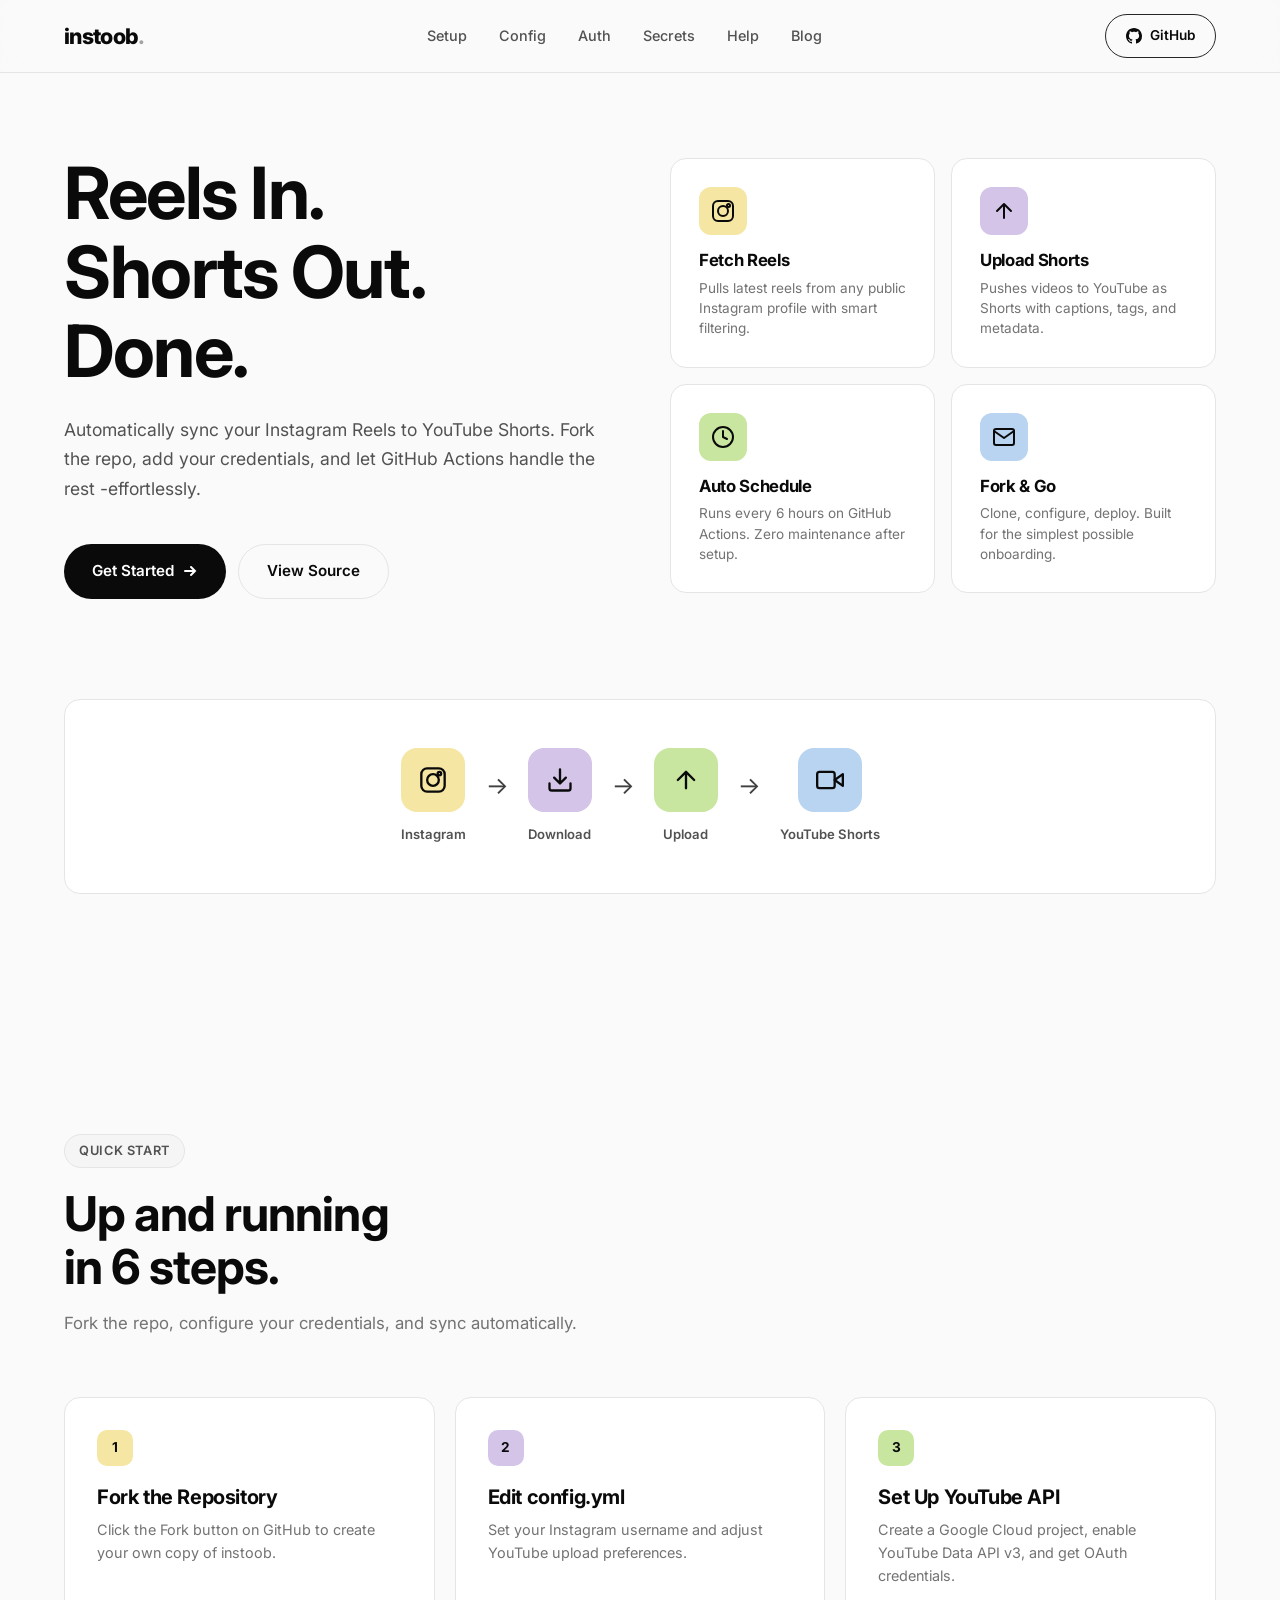
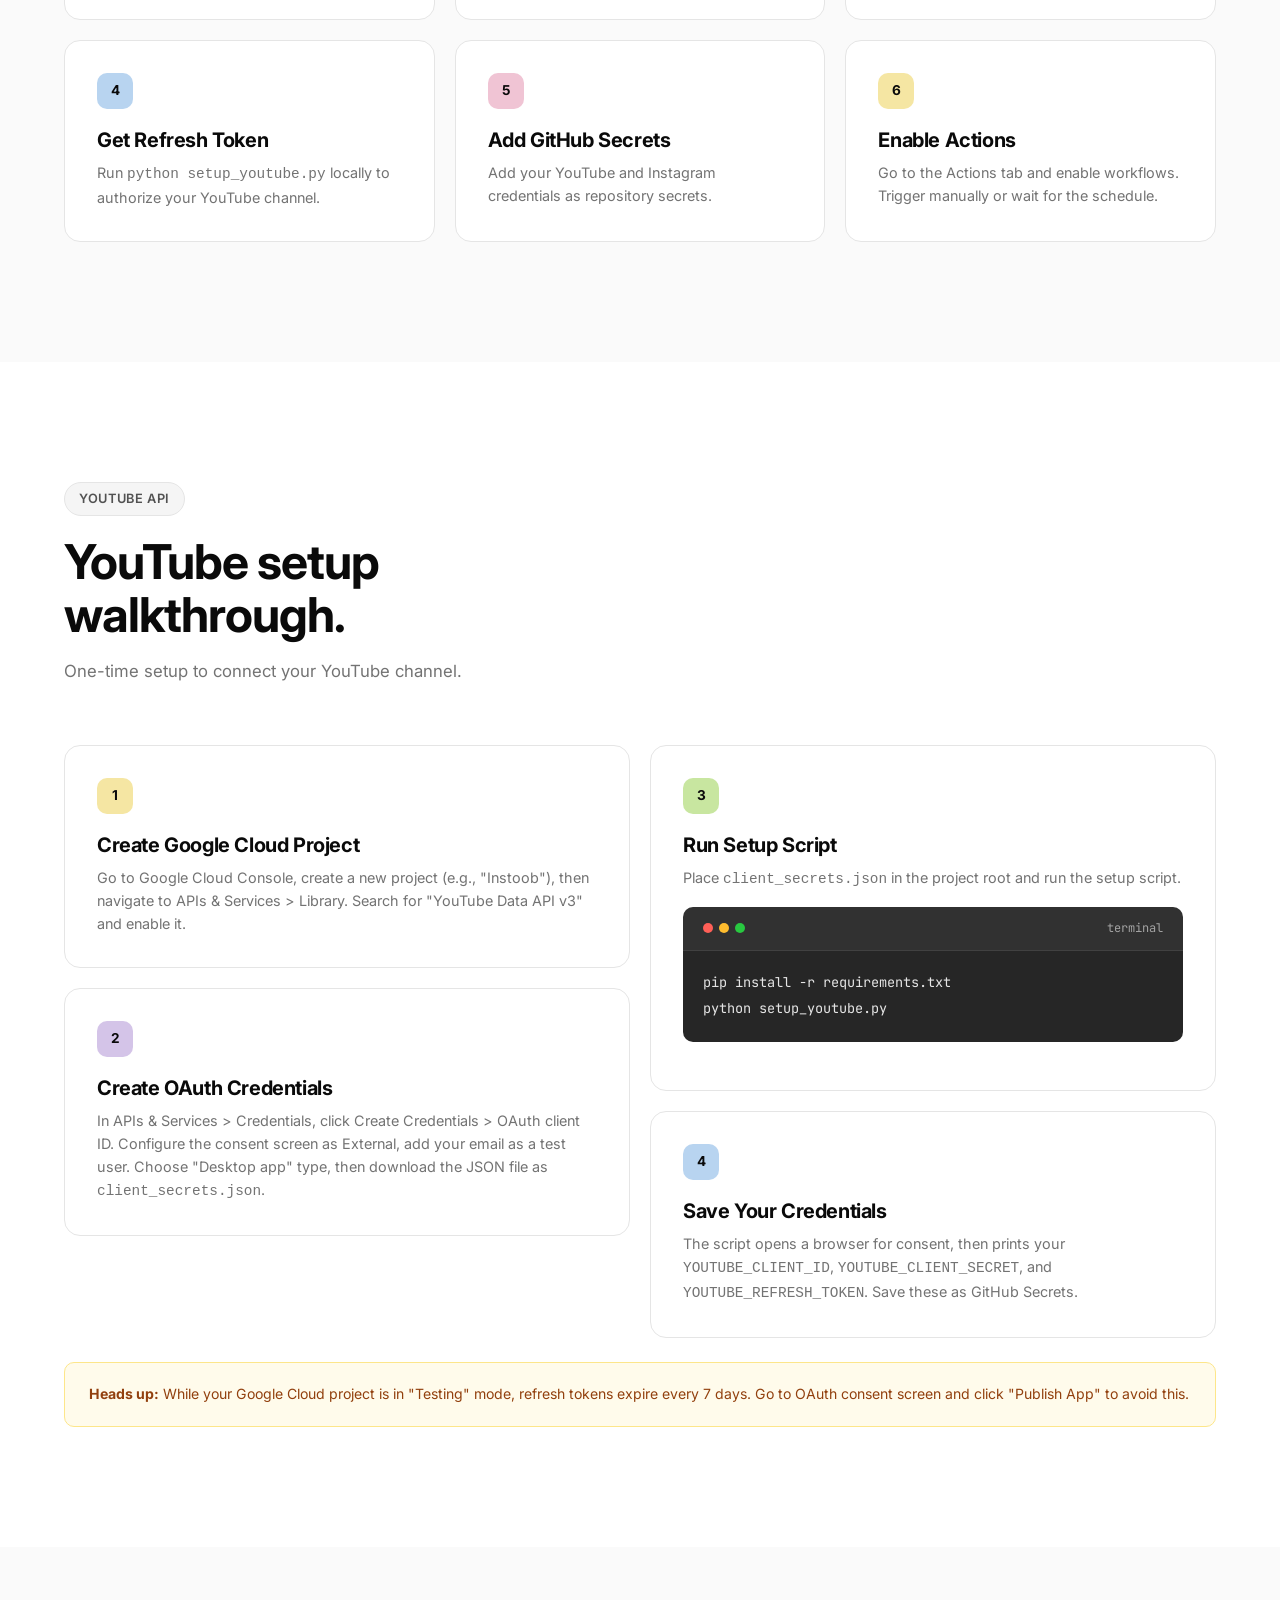
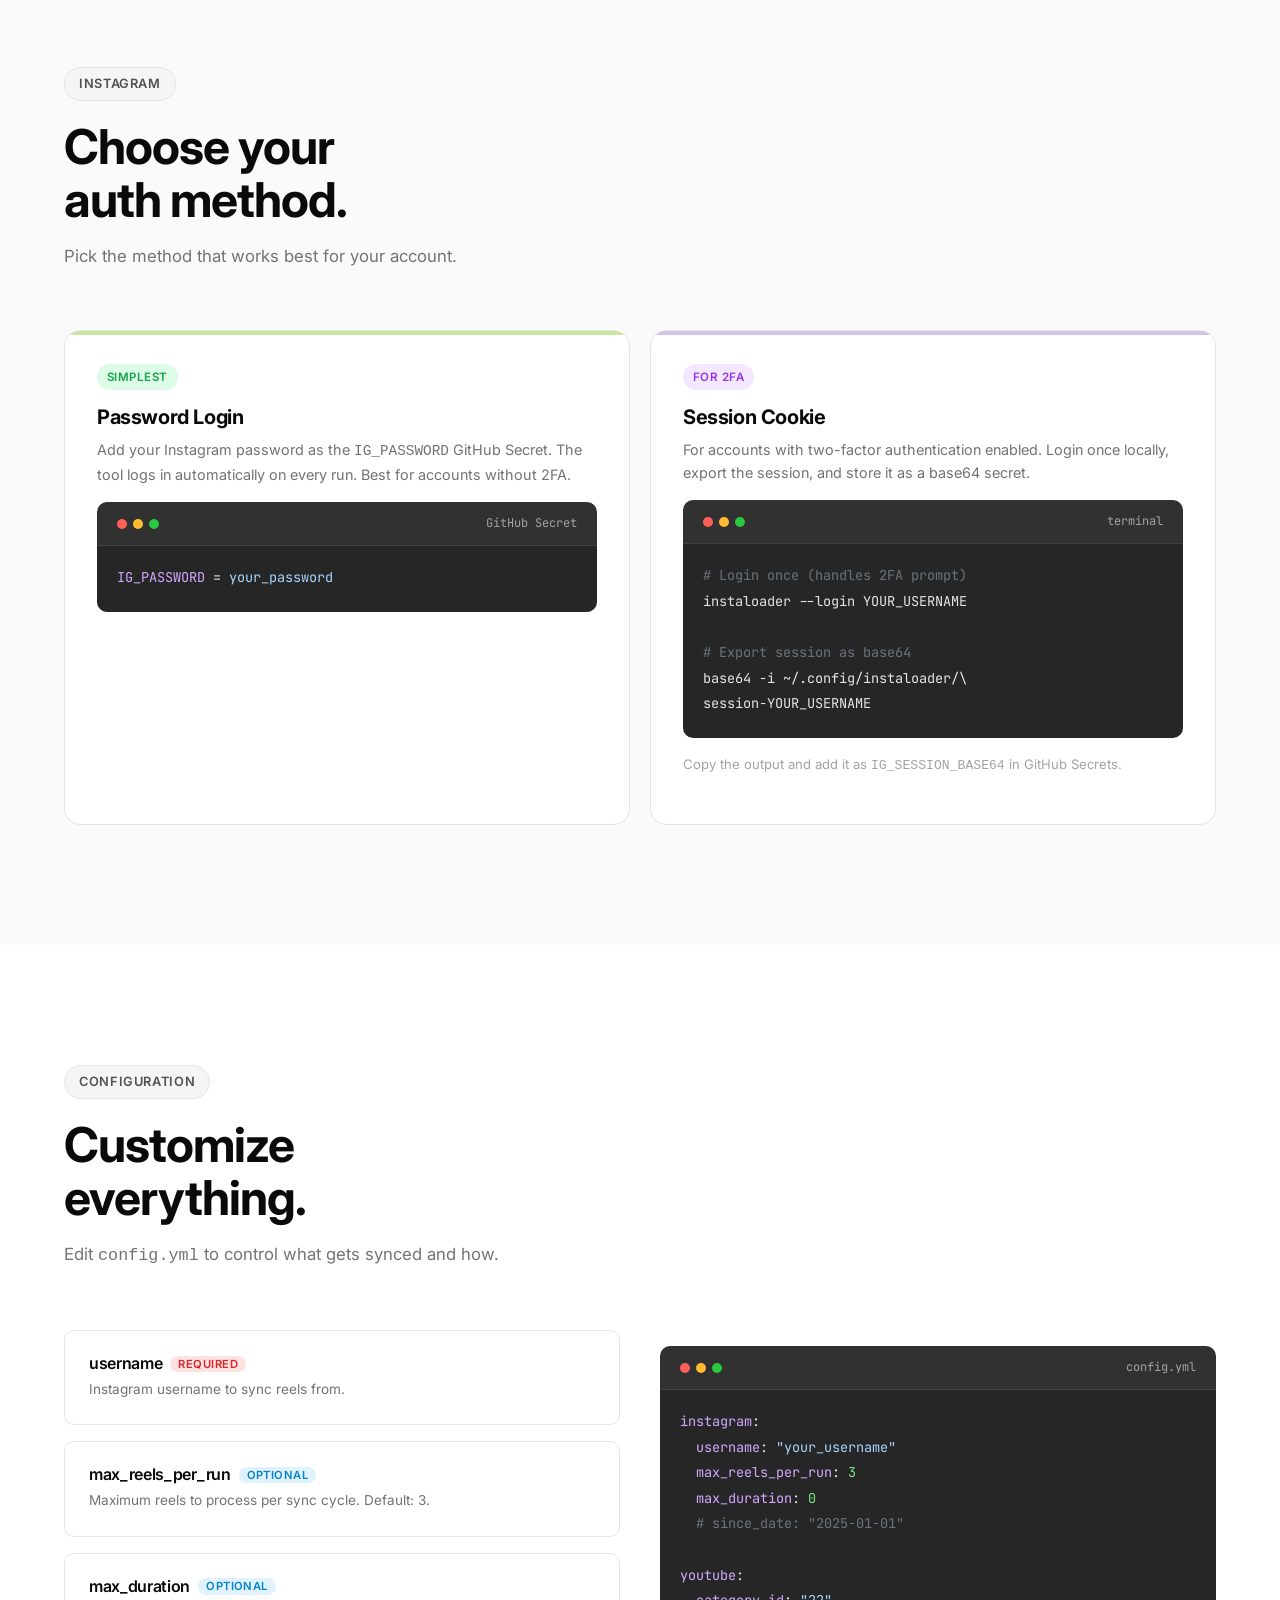
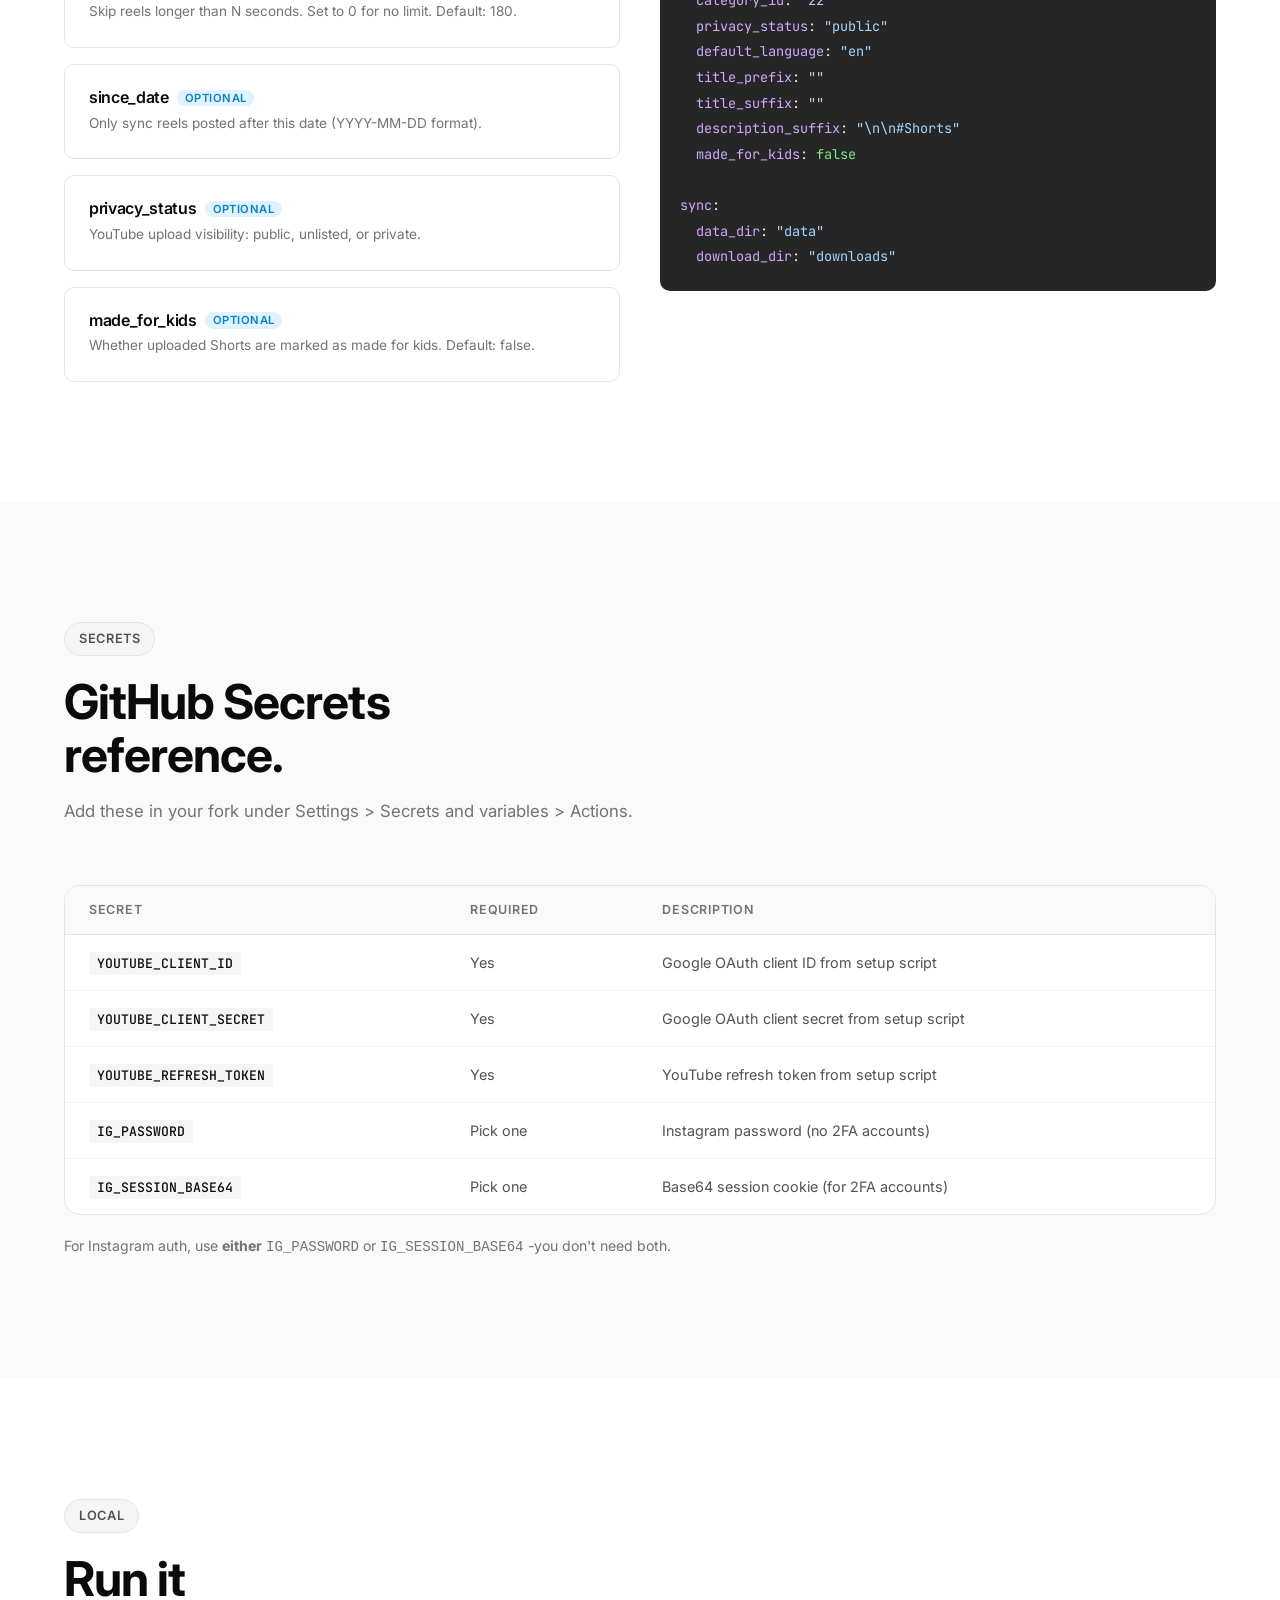
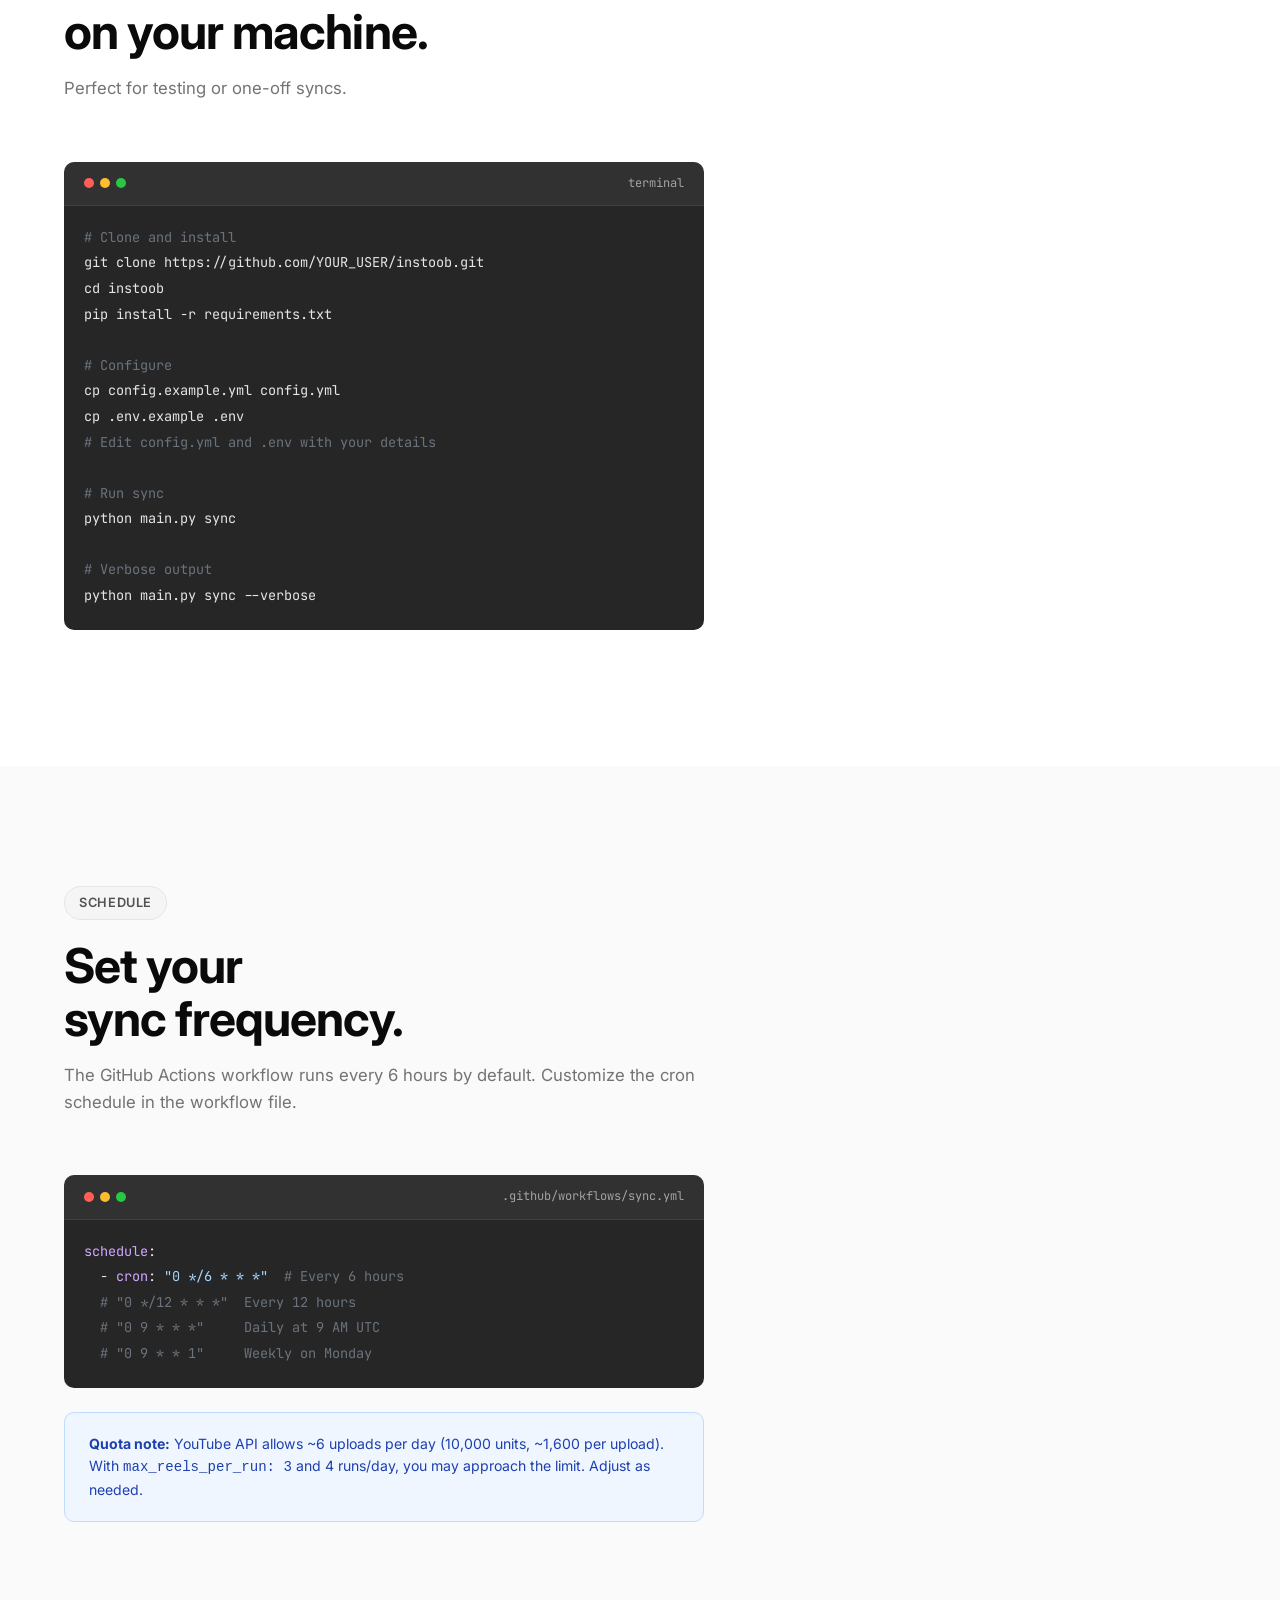
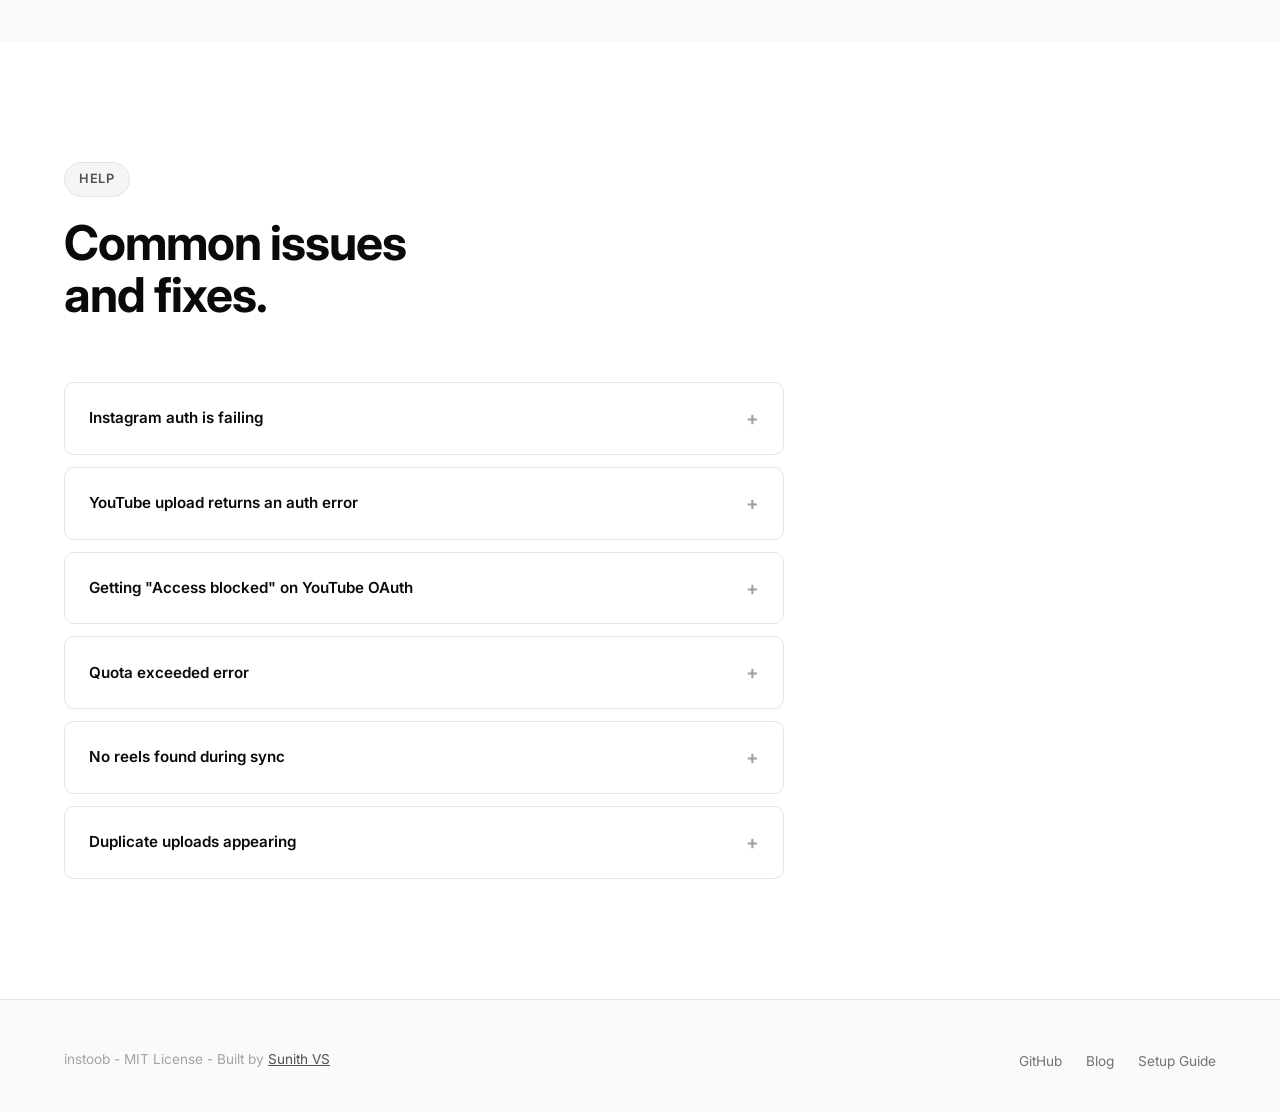
==== commit 9c002170: "feat: add initial website structure with blog and documentation" ====
--- a/docs/index.html
+++ b/docs/index.html
@@ -3,7 +3,7 @@
 <head>
   <meta charset="UTF-8" />
   <meta name="viewport" content="width=device-width, initial-scale=1.0" />
-  <title>Instoob — Instagram Reels to YouTube Shorts</title>
+  <title>Instoob - Instagram Reels to YouTube Shorts</title>
   <meta name="description" content="Automatically sync your Instagram Reels to YouTube Shorts. Fork-friendly, runs on GitHub Actions or locally." />
   <link rel="preconnect" href="https://fonts.googleapis.com" />
   <link rel="preconnect" href="https://fonts.gstatic.com" crossorigin />
@@ -13,13 +13,13 @@
   <!-- Open Graph -->
   <meta property="og:type" content="website" />
   <meta property="og:url" content="https://instoob.radr.in/" />
-  <meta property="og:title" content="Instoob — Instagram Reels to YouTube Shorts" />
+  <meta property="og:title" content="Instoob - Instagram Reels to YouTube Shorts" />
   <meta property="og:description" content="Automatically sync your Instagram Reels to YouTube Shorts. Fork-friendly, runs on GitHub Actions or locally." />
   <meta property="og:image" content="https://instoob.radr.in/assets/og-image.png" />
 
   <!-- Twitter Card -->
   <meta name="twitter:card" content="summary_large_image" />
-  <meta name="twitter:title" content="Instoob — Instagram Reels to YouTube Shorts" />
+  <meta name="twitter:title" content="Instoob - Instagram Reels to YouTube Shorts" />
   <meta name="twitter:description" content="Automatically sync your Instagram Reels to YouTube Shorts. Fork-friendly, runs on GitHub Actions or locally." />
   <meta name="twitter:image" content="https://instoob.radr.in/assets/og-image.png" />
 
@@ -88,7 +88,7 @@
         <p>
           Automatically sync your Instagram Reels to YouTube Shorts.
           Fork the repo, add your credentials, and let GitHub Actions
-          handle the rest &mdash; effortlessly.
+          handle the rest -effortlessly.
         </p>
         <div class="hero-actions">
           <a href="#setup" class="btn-primary">
@@ -424,7 +424,7 @@
       </div>
 
       <div style="margin-top: 20px; font-size: 0.88rem; color: var(--gray-500);">
-        For Instagram auth, use <strong>either</strong> <code>IG_PASSWORD</code> or <code>IG_SESSION_BASE64</code> &mdash; you don't need both.
+        For Instagram auth, use <strong>either</strong> <code>IG_PASSWORD</code> or <code>IG_SESSION_BASE64</code> -you don't need both.
       </div>
     </div>
   </section>
@@ -505,7 +505,7 @@
         <details class="faq-item">
           <summary>Instagram auth is failing</summary>
           <div class="faq-body">
-            If using password login, double-check your <code>IG_PASSWORD</code> secret. If you have 2FA enabled, you must use <code>IG_SESSION_BASE64</code> instead. Sessions can expire after a few months &mdash; re-generate by running <code>instaloader --login USERNAME</code> again.
+            If using password login, double-check your <code>IG_PASSWORD</code> secret. If you have 2FA enabled, you must use <code>IG_SESSION_BASE64</code> instead. Sessions can expire after a few months -re-generate by running <code>instaloader --login USERNAME</code> again.
           </div>
         </details>
         <details class="faq-item">
@@ -545,7 +545,7 @@
   <!-- ─── Footer ─────────────────────────────────────── -->
   <footer class="footer">
     <div class="container">
-      <span class="footer-text">instoob &mdash; MIT License &mdash; Built by <a href="https://sunithvs.com" target="_blank" style="color: var(--gray-600); text-decoration: underline;">Sunith VS</a></span>
+      <span class="footer-text">instoob - MIT License - Built by <a href="https://sunithvs.com" target="_blank" style="color: var(--gray-600); text-decoration: underline;">Sunith VS</a></span>
       <ul class="footer-links">
         <li><a href="https://github.com/truevibecoder/instoob" target="_blank">GitHub</a></li>
         <li><a href="blog.html">Blog</a></li>
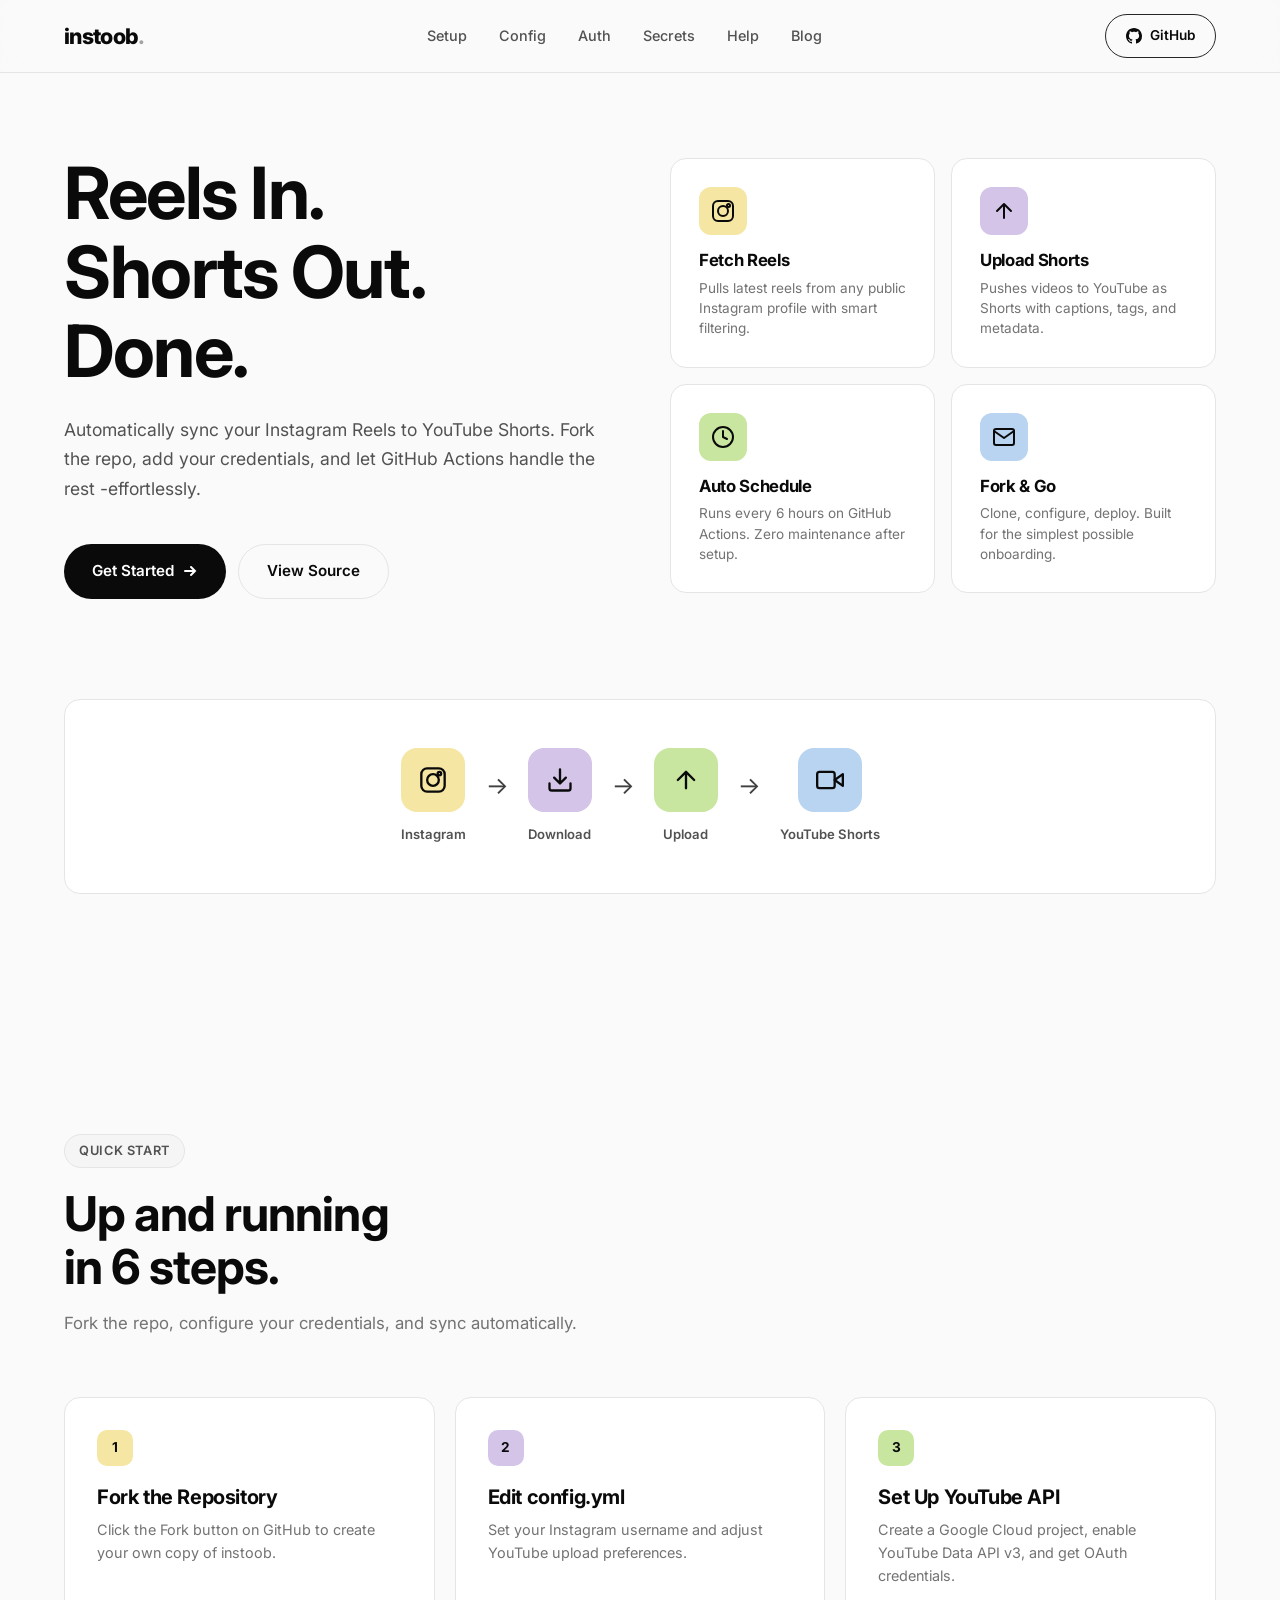
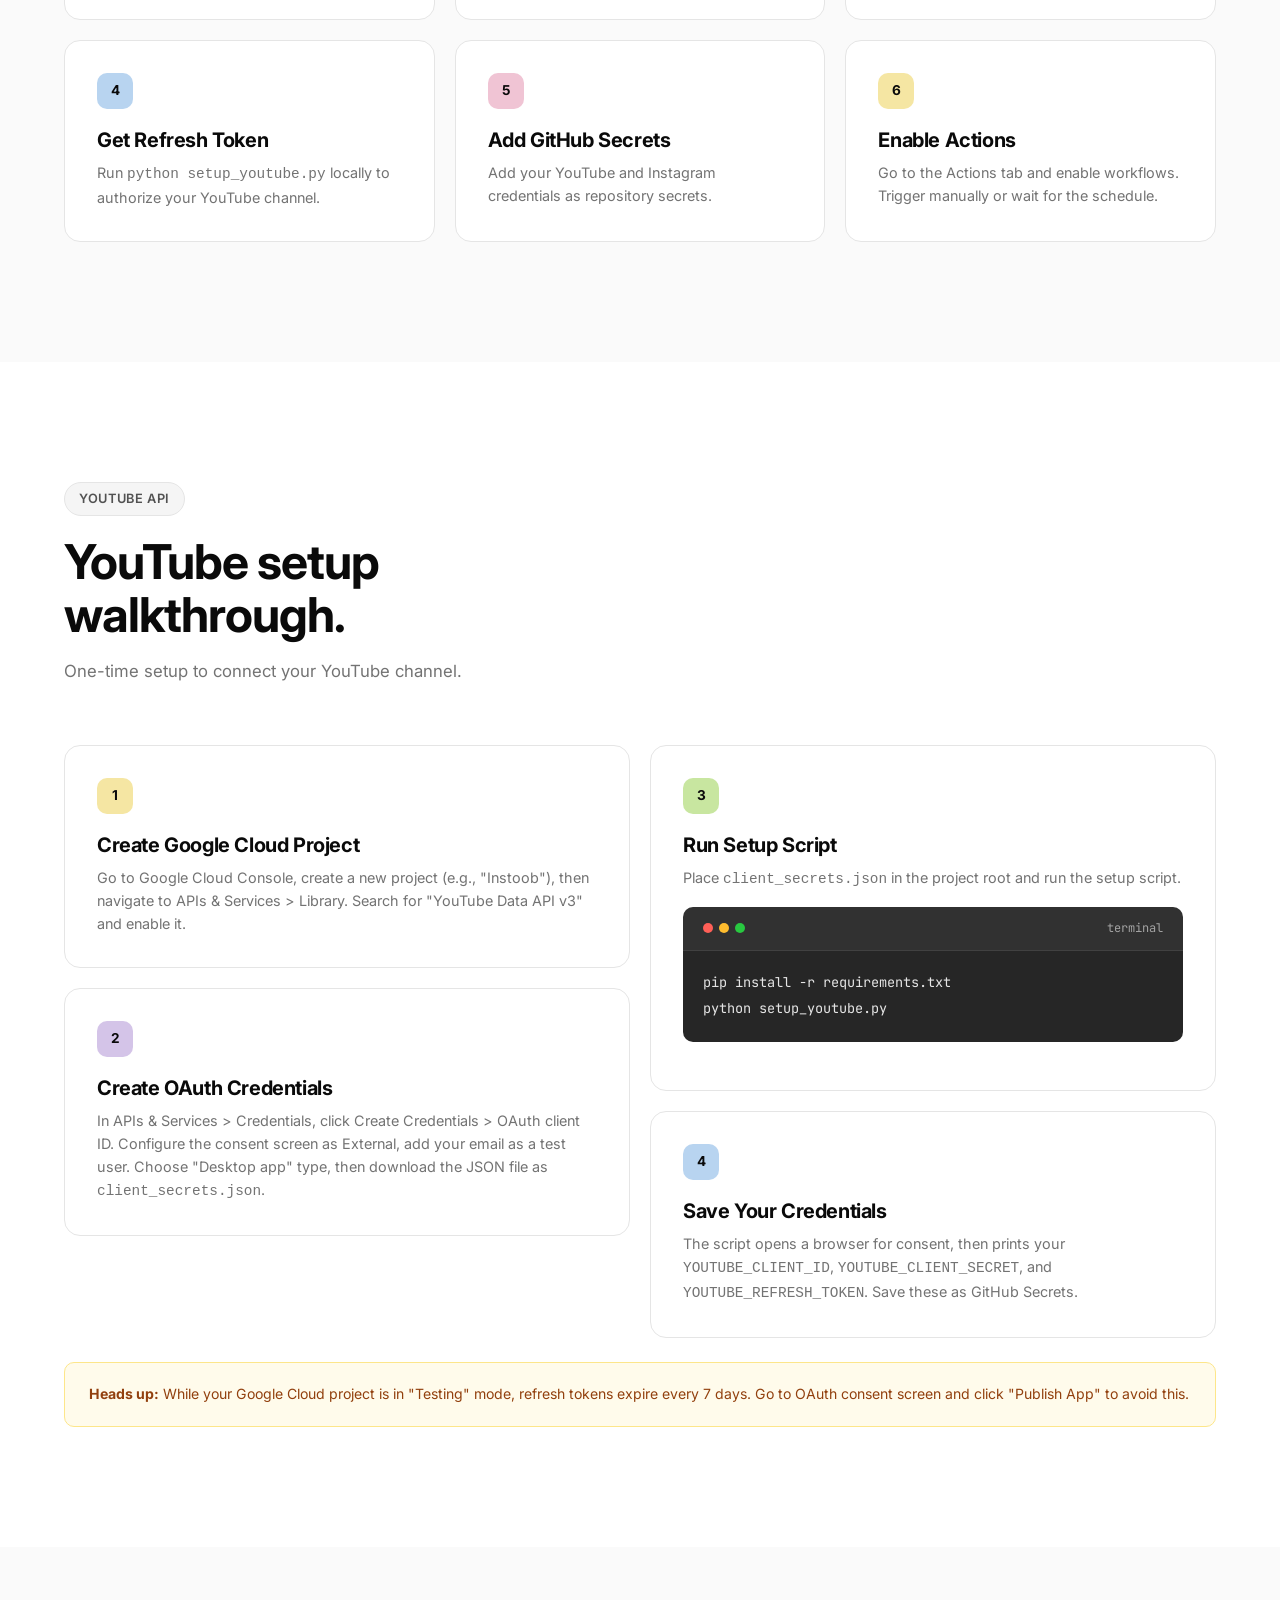
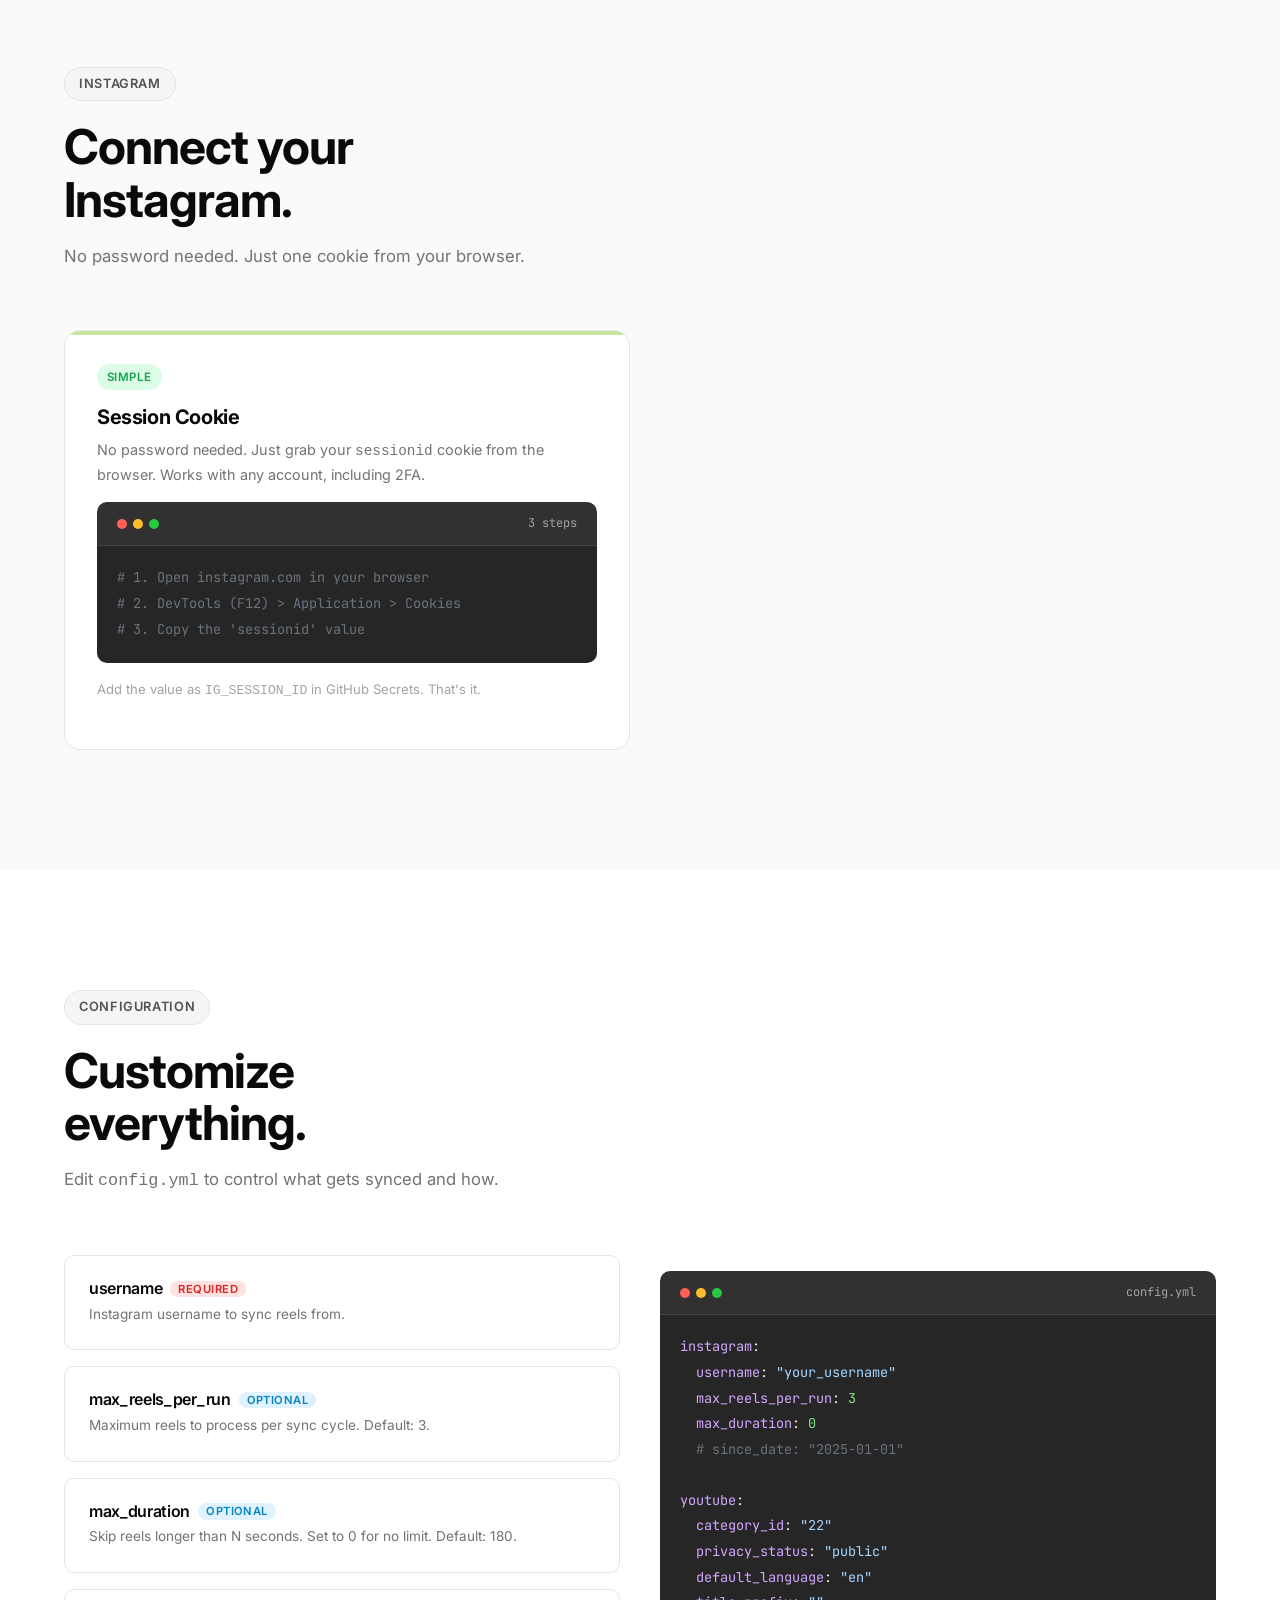
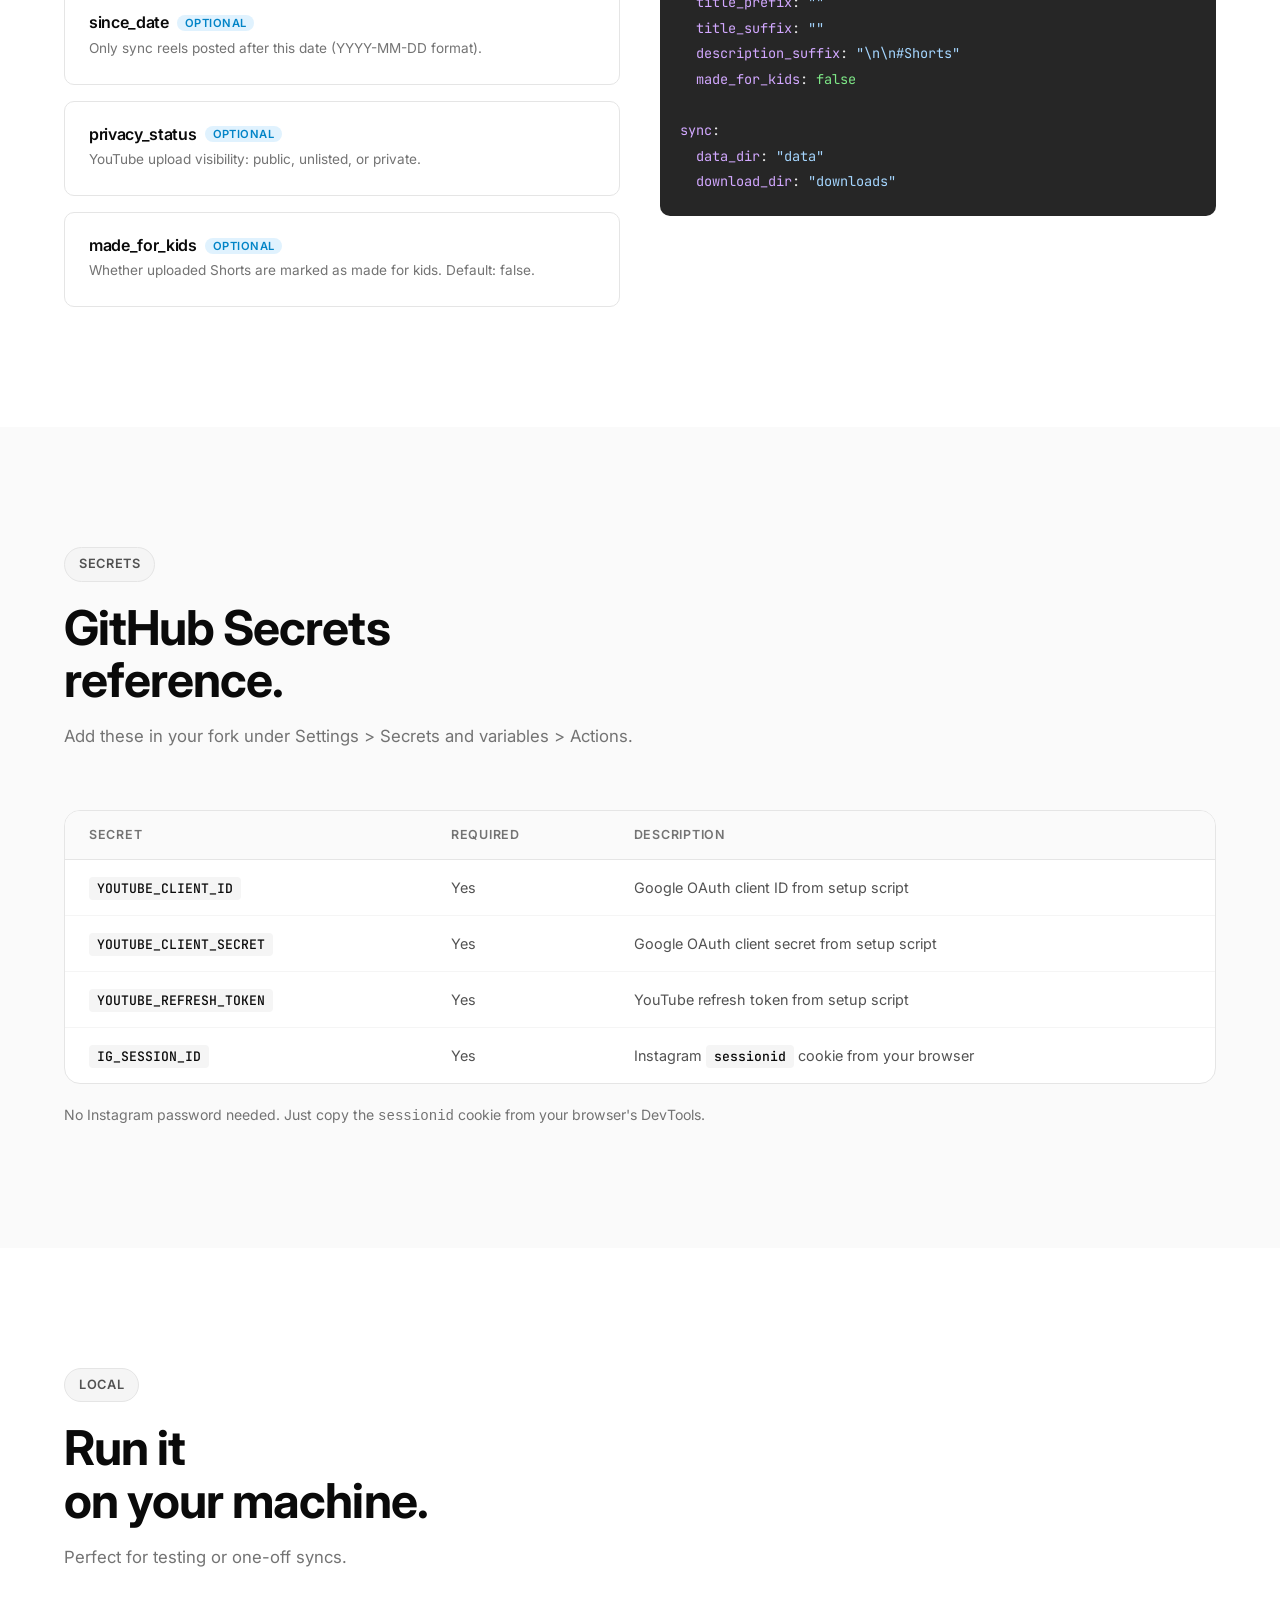
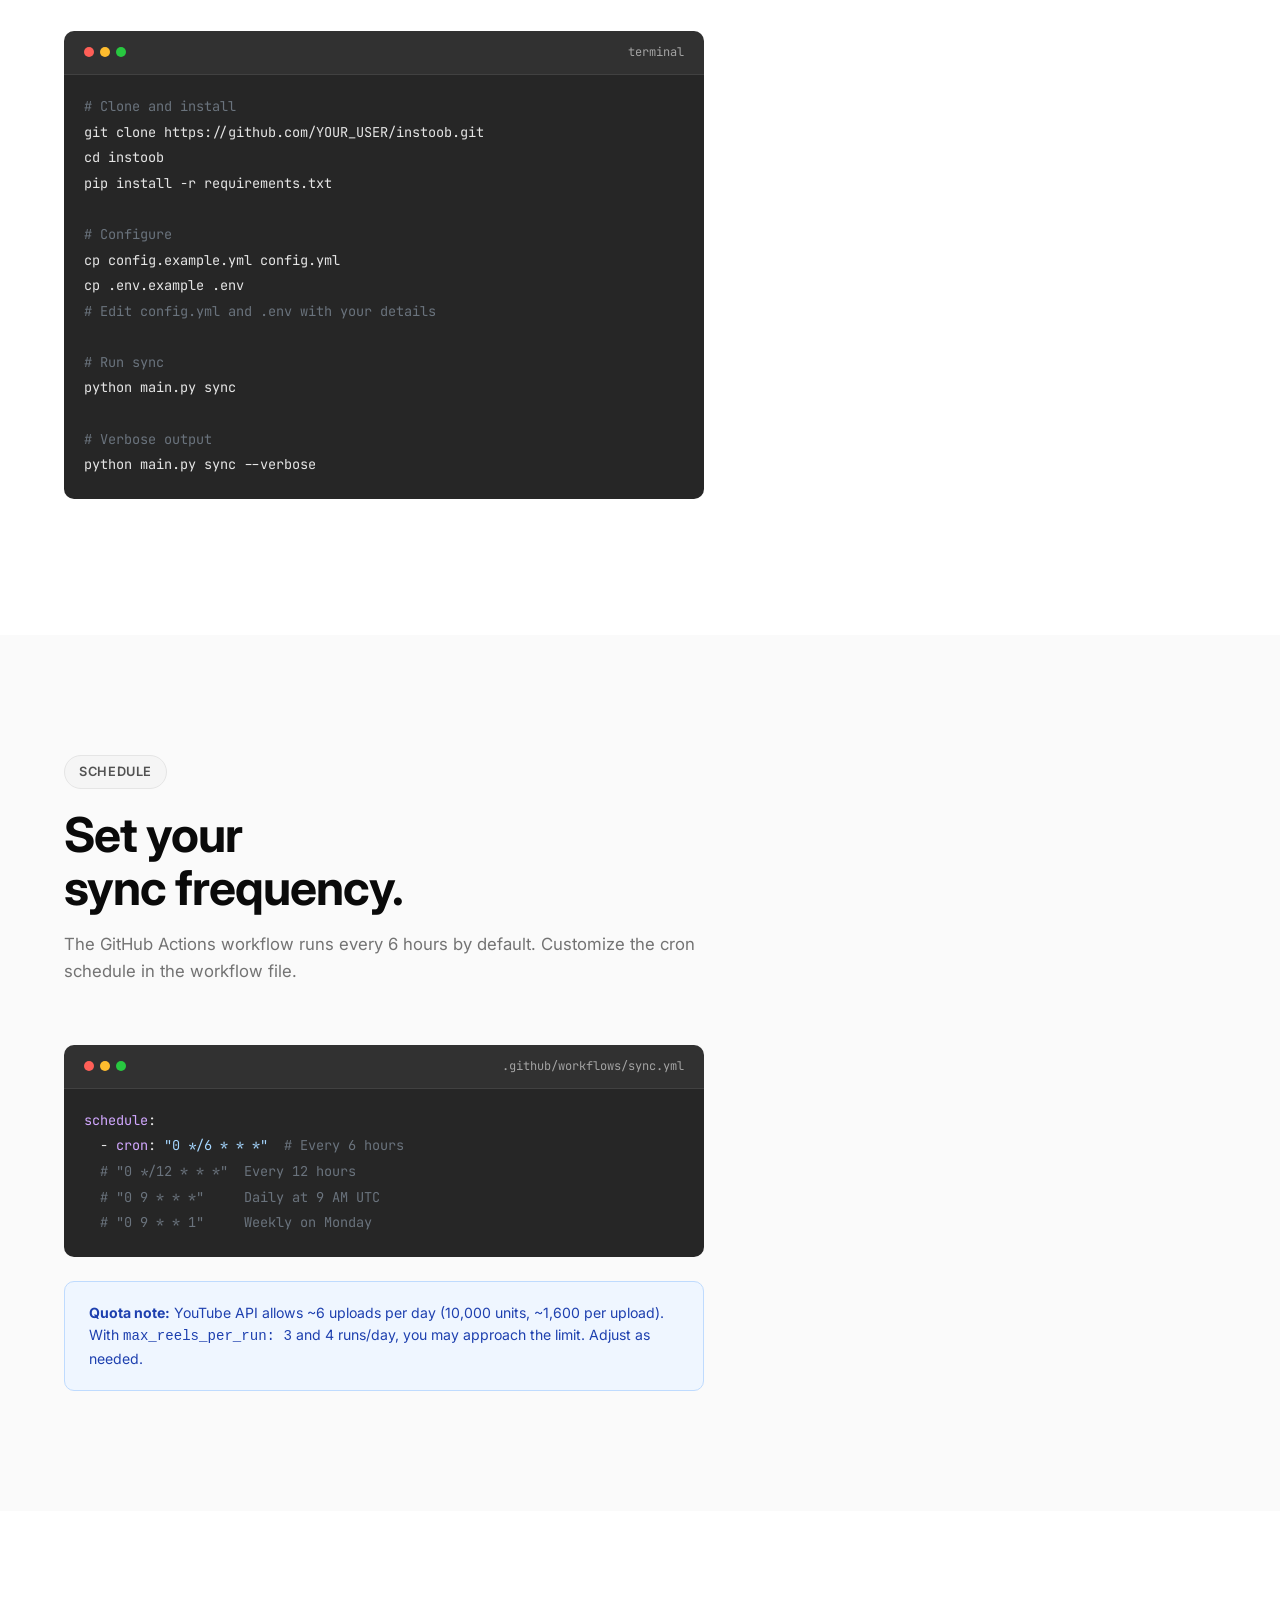
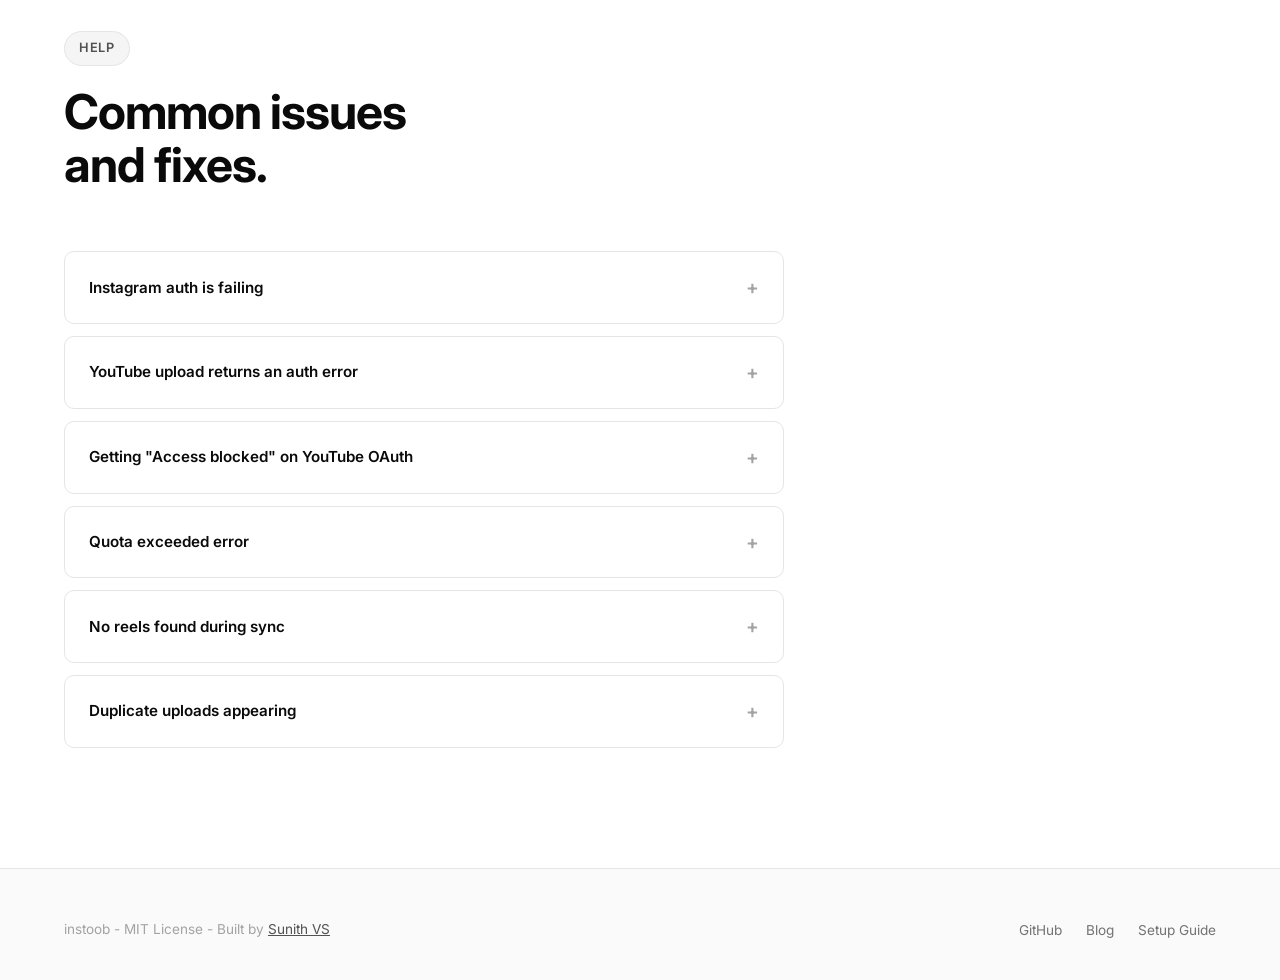
==== commit 57d3f122: "fix: Update GitHub links to point to the correct repository." ====
--- a/docs/index.html
+++ b/docs/index.html
@@ -70,7 +70,7 @@
         <li><a href="#troubleshooting">Help</a></li>
         <li><a href="blog.html">Blog</a></li>
       </ul>
-      <a href="https://github.com/truevibecoder/instoob" class="nav-cta" target="_blank">
+      <a href="https://github.com/sunithvs/instoob" class="nav-cta" target="_blank">
         <svg viewBox="0 0 16 16" fill="currentColor"><path d="M8 0C3.58 0 0 3.58 0 8c0 3.54 2.29 6.53 5.47 7.59.4.07.55-.17.55-.38 0-.19-.01-.82-.01-1.49-2.01.37-2.53-.49-2.69-.94-.09-.23-.48-.94-.82-1.13-.28-.15-.68-.52-.01-.53.63-.01 1.08.58 1.23.82.72 1.21 1.87.87 2.33.66.07-.52.28-.87.51-1.07-1.78-.2-3.64-.89-3.64-3.95 0-.87.31-1.59.82-2.15-.08-.2-.36-1.02.08-2.12 0 0 .67-.21 2.2.82.64-.18 1.32-.27 2-.27.68 0 1.36.09 2 .27 1.53-1.04 2.2-.82 2.2-.82.44 1.1.16 1.92.08 2.12.51.56.82 1.27.82 2.15 0 3.07-1.87 3.75-3.65 3.95.29.25.54.73.54 1.48 0 1.07-.01 1.93-.01 2.2 0 .21.15.46.55.38A8.013 8.013 0 0016 8c0-4.42-3.58-8-8-8z" /></svg>
         GitHub
       </a>
@@ -95,7 +95,7 @@
             Get Started
             <svg width="16" height="16" viewBox="0 0 16 16" fill="none" stroke="currentColor" stroke-width="2" stroke-linecap="round"><path d="M3 8h10M9 4l4 4-4 4"/></svg>
           </a>
-          <a href="https://github.com/truevibecoder/instoob" class="btn-secondary" target="_blank">
+          <a href="https://github.com/sunithvs/instoob" class="btn-secondary" target="_blank">
             View Source
           </a>
         </div>
@@ -223,7 +223,7 @@
         <p>One-time setup to connect your YouTube channel.</p>
       </div>
 
-      <div class="steps-grid" style="grid-template-columns: 1fr 1fr;">
+      <div class="steps-grid steps-grid-2col">
         <div>
           <div class="step-card" style="margin-bottom: 20px;">
             <div class="step-number n1">1</div>
@@ -269,40 +269,25 @@
     <div class="container">
       <div class="section-header">
         <div class="section-badge">Instagram</div>
-        <h2>Choose your<br/>auth method.</h2>
-        <p>Pick the method that works best for your account.</p>
+        <h2>Connect your<br/>Instagram.</h2>
+        <p>No password needed. Just one cookie from your browser.</p>
       </div>
 
       <div class="auth-grid">
-        <div class="auth-card simple">
-          <div class="auth-card-badge">Simplest</div>
-          <h3>Password Login</h3>
-          <p>Add your Instagram password as the <code>IG_PASSWORD</code> GitHub Secret. The tool logs in automatically on every run. Best for accounts without 2FA.</p>
+        <div class="auth-card simple" style="flex: 1;">
+          <div class="auth-card-badge">Simple</div>
+          <h3>Session Cookie</h3>
+          <p>No password needed. Just grab your <code>sessionid</code> cookie from the browser. Works with any account, including 2FA.</p>
           <div class="code-block">
             <div class="code-header">
               <div class="code-dots"><span></span><span></span><span></span></div>
-              <span class="code-label">GitHub Secret</span>
-            </div>
-            <pre><code><span class="code-key">IG_PASSWORD</span> = <span class="code-string">your_password</span></code></pre>
-          </div>
-        </div>
-        <div class="auth-card secure">
-          <div class="auth-card-badge">For 2FA</div>
-          <h3>Session Cookie</h3>
-          <p>For accounts with two-factor authentication enabled. Login once locally, export the session, and store it as a base64 secret.</p>
-          <div class="code-block">
-            <div class="code-header">
-              <div class="code-dots"><span></span><span></span><span></span></div>
-              <span class="code-label">terminal</span>
-            </div>
-            <pre><code><span class="code-comment"># Login once (handles 2FA prompt)</span>
-instaloader --login YOUR_USERNAME
-
-<span class="code-comment"># Export session as base64</span>
-base64 -i ~/.config/instaloader/\
-session-YOUR_USERNAME</code></pre>
-          </div>
-          <p style="font-size: 0.82rem; color: var(--gray-400); margin-top: 8px;">Copy the output and add it as <code>IG_SESSION_BASE64</code> in GitHub Secrets.</p>
+              <span class="code-label">3 steps</span>
+            </div>
+            <pre><code><span class="code-comment"># 1. Open instagram.com in your browser</span>
+<span class="code-comment"># 2. DevTools (F12) > Application > Cookies</span>
+<span class="code-comment"># 3. Copy the 'sessionid' value</span></code></pre>
+          </div>
+          <p style="font-size: 0.82rem; color: var(--gray-400); margin-top: 8px;">Add the value as <code>IG_SESSION_ID</code> in GitHub Secrets. That's it.</p>
         </div>
       </div>
     </div>
@@ -410,21 +395,16 @@
               <td>YouTube refresh token from setup script</td>
             </tr>
             <tr>
-              <td><code>IG_PASSWORD</code></td>
-              <td>Pick one</td>
-              <td>Instagram password (no 2FA accounts)</td>
-            </tr>
-            <tr>
-              <td><code>IG_SESSION_BASE64</code></td>
-              <td>Pick one</td>
-              <td>Base64 session cookie (for 2FA accounts)</td>
+              <td><code>IG_SESSION_ID</code></td>
+              <td>Yes</td>
+              <td>Instagram <code>sessionid</code> cookie from your browser</td>
             </tr>
           </tbody>
         </table>
       </div>
 
       <div style="margin-top: 20px; font-size: 0.88rem; color: var(--gray-500);">
-        For Instagram auth, use <strong>either</strong> <code>IG_PASSWORD</code> or <code>IG_SESSION_BASE64</code> -you don't need both.
+        No Instagram password needed. Just copy the <code>sessionid</code> cookie from your browser's DevTools.
       </div>
     </div>
   </section>
@@ -505,7 +485,7 @@
         <details class="faq-item">
           <summary>Instagram auth is failing</summary>
           <div class="faq-body">
-            If using password login, double-check your <code>IG_PASSWORD</code> secret. If you have 2FA enabled, you must use <code>IG_SESSION_BASE64</code> instead. Sessions can expire after a few months -re-generate by running <code>instaloader --login USERNAME</code> again.
+            Check your <code>IG_SESSION_ID</code> secret. Session cookies expire after a few months. To refresh, open Instagram in your browser, go to DevTools (F12) > Application > Cookies, copy the new <code>sessionid</code> value, and update the GitHub Secret.
           </div>
         </details>
         <details class="faq-item">
@@ -547,7 +527,7 @@
     <div class="container">
       <span class="footer-text">instoob - MIT License - Built by <a href="https://sunithvs.com" target="_blank" style="color: var(--gray-600); text-decoration: underline;">Sunith VS</a></span>
       <ul class="footer-links">
-        <li><a href="https://github.com/truevibecoder/instoob" target="_blank">GitHub</a></li>
+        <li><a href="https://github.com/sunithvs/instoob" target="_blank">GitHub</a></li>
         <li><a href="blog.html">Blog</a></li>
         <li><a href="#setup">Setup Guide</a></li>
       </ul>
--- a/docs/style.css
+++ b/docs/style.css
@@ -329,6 +329,10 @@
   display: grid;
   grid-template-columns: repeat(auto-fit, minmax(280px, 1fr));
   gap: 20px;
+}
+
+.steps-grid-2col {
+  grid-template-columns: 1fr 1fr;
 }
 
 .step-card {
@@ -846,7 +850,8 @@
     white-space: nowrap;
   }
 
-  .steps-grid {
+  .steps-grid,
+  .steps-grid-2col {
     grid-template-columns: 1fr;
   }
 
